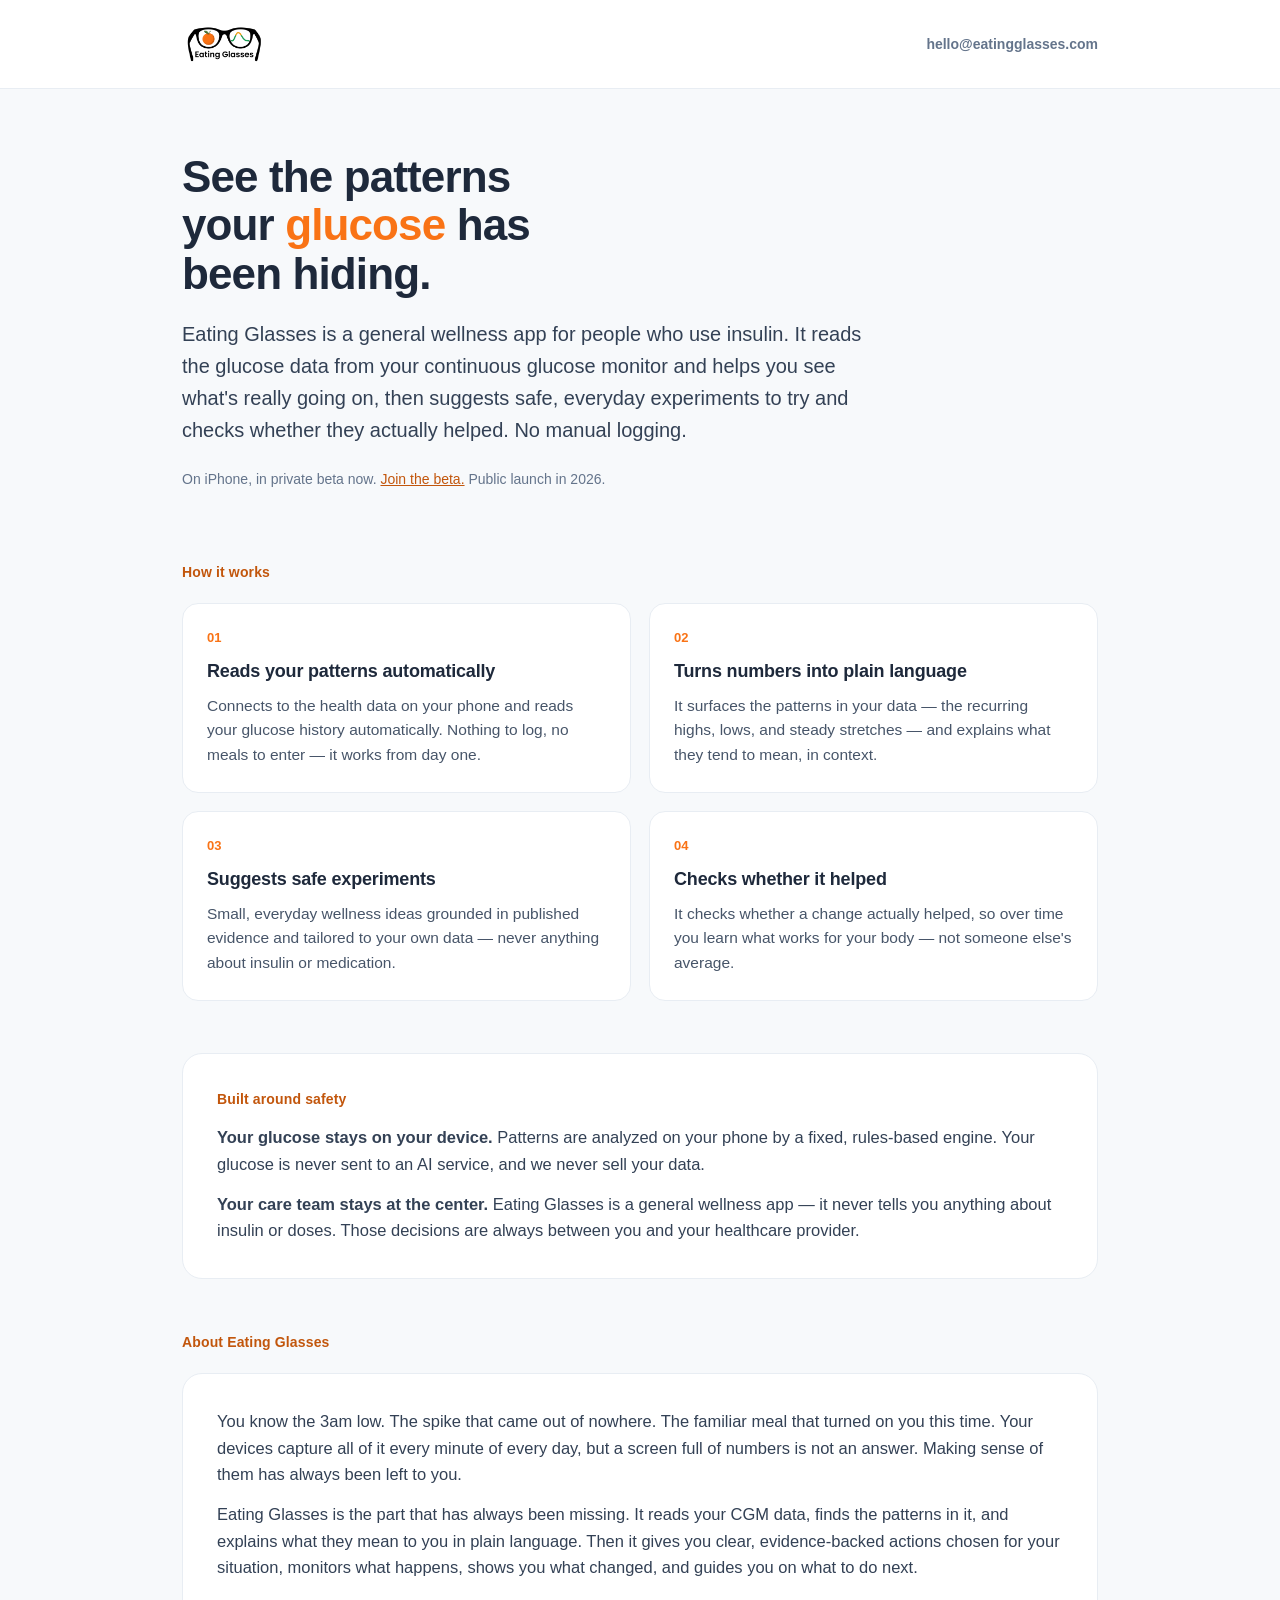
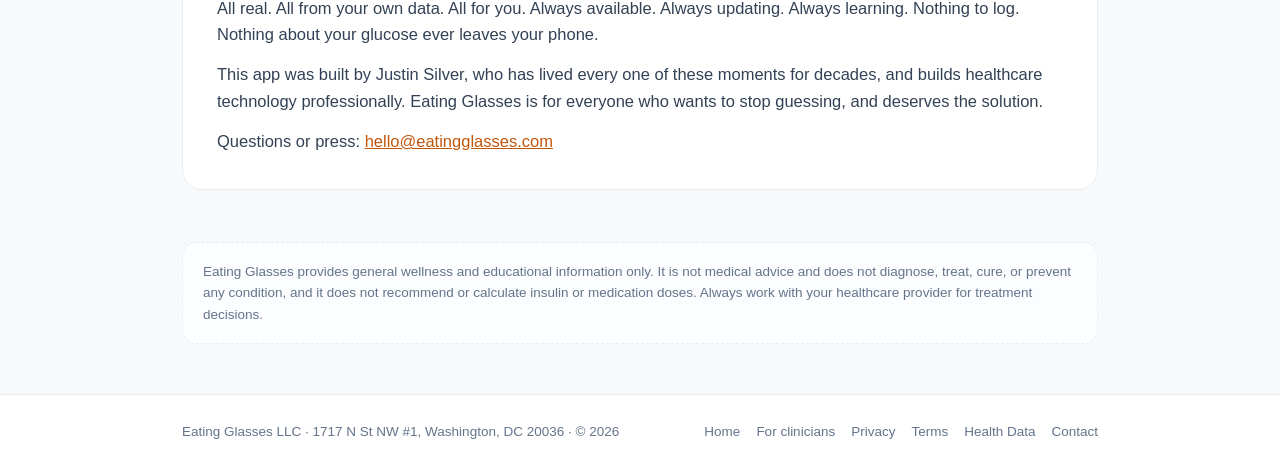
==== index.html @ e8c222fc "Sign-up page: person-first wording (people with diabetes) beta/index.html: 'diabetic app' to 'diabet" ====
<!DOCTYPE html>
<html lang="en">
<head>
<meta charset="utf-8" />
<meta name="viewport" content="width=device-width, initial-scale=1" />
<title>Eating Glasses — understand your glucose patterns</title>
<meta name="description" content="Eating Glasses is a general wellness app for people living with insulin-dependent diabetes who use a continuous glucose monitor. Understand your glucose patterns, with no manual logging. By Eating Glasses LLC, Washington, DC." />
<link rel="canonical" href="https://eatingglasses.com/" />
<meta property="og:title" content="Eating Glasses — understand your glucose patterns" />
<meta property="og:description" content="A general-wellness glucose-pattern coach for insulin-using people with type 1 diabetes. See the patterns in your own CGM data, with no logging. Analyzed on your device." />
<meta property="og:type" content="website" />
<meta property="og:url" content="https://eatingglasses.com/" />
<meta property="og:site_name" content="Eating Glasses" />
<meta property="og:image" content="https://eatingglasses.com/og-image.png" />
<meta property="og:image:width" content="1200" />
<meta property="og:image:height" content="630" />
<meta property="og:image:alt" content="Eating Glasses: see the patterns your glucose has been hiding" />
<meta name="twitter:card" content="summary_large_image" />
<meta name="twitter:title" content="Eating Glasses: see the patterns your glucose has been hiding" />
<meta name="twitter:description" content="A general-wellness glucose-pattern coach for insulin-using people with type 1 diabetes. Your glucose is analyzed on your device and never leaves it." />
<meta name="twitter:image" content="https://eatingglasses.com/og-image.png" />
<meta name="theme-color" content="#f97316" />
<script type="application/ld+json">
{
  "@context": "https://schema.org",
  "@type": "SoftwareApplication",
  "name": "Eating Glasses",
  "applicationCategory": "HealthApplication",
  "operatingSystem": "iOS",
  "description": "A general-wellness glucose-pattern coach for insulin-using people with type 1 diabetes. It reads CGM glucose from Apple Health on the device, finds patterns with no logging, matches them to published clinical evidence, suggests one small wellness-safe thing to try, and re-reads your own data to see whether it helped. Not a medical device: it does not diagnose, predict glucose, or advise on insulin or doses.",
  "publisher": { "@type": "Organization", "name": "Eating Glasses LLC", "url": "https://eatingglasses.com/" }
}
</script>
<style>
  :root{
    --primary:#f97316; --primary-ink:#c2560c;
    --bg:#f7f9fb; --ink:#1e293b; --muted:#64748b; --card:#ffffff;
    --border:#e8edf3; --soft:#fff7ed;
  }
  *{ box-sizing:border-box; }
  html,body{ margin:0; padding:0; }
  body{
    font-family:-apple-system,BlinkMacSystemFont,"Segoe UI",Roboto,Helvetica,Arial,sans-serif;
    background:var(--bg); color:var(--ink); line-height:1.6;
    -webkit-font-smoothing:antialiased; text-rendering:optimizeLegibility;
  }
  a{ color:var(--primary-ink); }
  .container{ width:100%; max-width:960px; margin:0 auto; padding:0 22px; }
  header.site{ border-bottom:1px solid var(--border); background:#fff; }
  header.site .container{ display:flex; align-items:center; justify-content:space-between; padding:16px 22px; }
  header.site img{ height:56px; width:auto; display:block; }
  header.site .contact{ font-size:14px; font-weight:600; color:var(--muted); text-decoration:none; }
  .hero{ padding:64px 0 44px; }
  .hero h1{ font-size:44px; line-height:1.1; letter-spacing:-.02em; margin:0 0 20px; max-width:15ch; }
  .hero h1 .accent{ color:var(--primary); }
  .hero p.lead{ font-size:20px; color:#334155; margin:0; max-width:62ch; }
  .hero p.avail{ font-size:14px; color:var(--muted); margin:22px 0 0; }
  section{ padding:26px 0; }
  h2.label{ font-size:14px; font-weight:700; letter-spacing:.01em; color:var(--primary-ink); margin:0 0 20px; }
  .grid{ display:grid; grid-template-columns:repeat(2,1fr); gap:18px; }
  .feat{ background:var(--card); border:1px solid var(--border); border-radius:16px; padding:24px; }
  .feat .step{ font-size:13px; font-weight:700; color:var(--primary); margin:0 0 8px; }
  .feat h3{ font-size:18px; margin:0 0 8px; letter-spacing:-.01em; }
  .feat p{ font-size:15.5px; color:#475569; margin:0; }
  .panel{ background:var(--card); border:1px solid var(--border); border-radius:20px; padding:34px; }
  .panel h2.label{ margin-bottom:14px; }
  .panel p{ font-size:16.5px; color:#334155; margin:0 0 14px; }
  .panel p:last-child{ margin-bottom:0; }
  .disclaimer{ font-size:13.5px; color:var(--muted); background:#fbfdff; border:1px dashed var(--border);
    border-radius:14px; padding:18px 20px; }
  footer.site{ border-top:1px solid var(--border); margin-top:24px; padding:26px 0; background:#fff; }
  footer.site .container{ display:flex; flex-wrap:wrap; gap:8px 18px; align-items:center; justify-content:space-between; }
  footer.site .who{ font-size:13.5px; color:var(--muted); }
  footer.site a{ font-size:13.5px; color:var(--muted); text-decoration:none; }
  @media (max-width:640px){
    .hero{ padding:44px 0 30px; } .hero h1{ font-size:34px; } .hero p.lead{ font-size:18px; }
    .grid{ grid-template-columns:1fr; } .panel{ padding:26px; }
    header.site .contact{ display:none; }
  }
</style>
  <link rel="icon" type="image/png" href="/favicon.png?v=4" />
  <link rel="apple-touch-icon" href="/favicon.png?v=4" />
</head>
<body>
  <header class="site">
    <div class="container">
      <img src="logo-light.png" alt="Eating Glasses" />
      <a class="contact" href="mailto:hello@eatingglasses.com">hello@eatingglasses.com</a>
    </div>
  </header>

  <main>
    <div class="container">

      <section class="hero">
        <h1>See the patterns your <span class="accent">glucose</span> has been hiding.</h1>
        <p class="lead">
          Eating Glasses is a general wellness app for people who use insulin. It reads the glucose
          data from your continuous glucose monitor and helps you see what's really going on, then
          suggests safe, everyday experiments to try and checks whether they actually helped. No
          manual logging.
        </p>
        <p class="avail">On iPhone, in private beta now. <a href="/beta/">Join the beta.</a> Public launch in 2026.</p>
      </section>

      <section>
        <h2 class="label">How it works</h2>
        <div class="grid">
          <div class="feat">
            <p class="step">01</p>
            <h3>Reads your patterns automatically</h3>
            <p>Connects to the health data on your phone and reads your glucose history automatically. Nothing to log, no meals to enter — it works from day one.</p>
          </div>
          <div class="feat">
            <p class="step">02</p>
            <h3>Turns numbers into plain language</h3>
            <p>It surfaces the patterns in your data — the recurring highs, lows, and steady stretches — and explains what they tend to mean, in context.</p>
          </div>
          <div class="feat">
            <p class="step">03</p>
            <h3>Suggests safe experiments</h3>
            <p>Small, everyday wellness ideas grounded in published evidence and tailored to your own data — never anything about insulin or medication.</p>
          </div>
          <div class="feat">
            <p class="step">04</p>
            <h3>Checks whether it helped</h3>
            <p>It checks whether a change actually helped, so over time you learn what works for your body — not someone else's average.</p>
          </div>
        </div>
      </section>

      <section>
        <div class="panel">
          <h2 class="label">Built around safety</h2>
          <p><strong>Your glucose stays on your device.</strong> Patterns are analyzed on your phone by a fixed, rules-based engine. Your glucose is never sent to an AI service, and we never sell your data.</p>
          <p><strong>Your care team stays at the center.</strong> Eating Glasses is a general wellness app — it never tells you anything about insulin or doses. Those decisions are always between you and your healthcare provider.</p>
        </div>
      </section>

      <section>
        <h2 class="label">About Eating Glasses</h2>
        <div class="panel">
          <p>
            You know the 3am low. The spike that came out of nowhere. The familiar meal that turned
            on you this time. Your devices capture all of it every minute of every day, but a screen
            full of numbers is not an answer. Making sense of them has always been left to you.
          </p>
          <p>
            Eating Glasses is the part that has always been missing. It reads your CGM data, finds the
            patterns in it, and explains what they mean to you in plain language. Then it gives you
            clear, evidence-backed actions chosen for your situation, monitors what happens, shows you
            what changed, and guides you on what to do next.
          </p>
          <p>
            All real. All from your own data. All for you. Always available. Always updating. Always
            learning. Nothing to log. Nothing about your glucose ever leaves your phone.
          </p>
          <p>
            This app was built by Justin Silver, who has lived every one of these moments for decades,
            and builds healthcare technology professionally. Eating Glasses is for everyone who wants
            to stop guessing, and deserves the solution.
          </p>
          <p>Questions or press: <a href="mailto:hello@eatingglasses.com">hello@eatingglasses.com</a></p>
        </div>
      </section>

      <section>
        <div class="disclaimer">
          Eating Glasses provides general wellness and educational information only. It is not
          medical advice and does not diagnose, treat, cure, or prevent any condition, and it does
          not recommend or calculate insulin or medication doses. Always work with your healthcare
          provider for treatment decisions.
        </div>
      </section>

    </div>
  </main>

  <footer class="site"><div class="container"><span class="who">Eating Glasses LLC · 1717 N St NW #1, Washington, DC 20036 · © 2026</span><nav style="display:flex;gap:16px;flex-wrap:wrap;align-items:center;"><a href="/">Home</a><a href="/clinicians.html">For clinicians</a><a href="/privacy.html">Privacy</a><a href="/terms.html">Terms</a><a href="/chd.html">Health Data</a><a href="mailto:hello@eatingglasses.com">Contact</a></nav></div></footer>
</body>
</html>
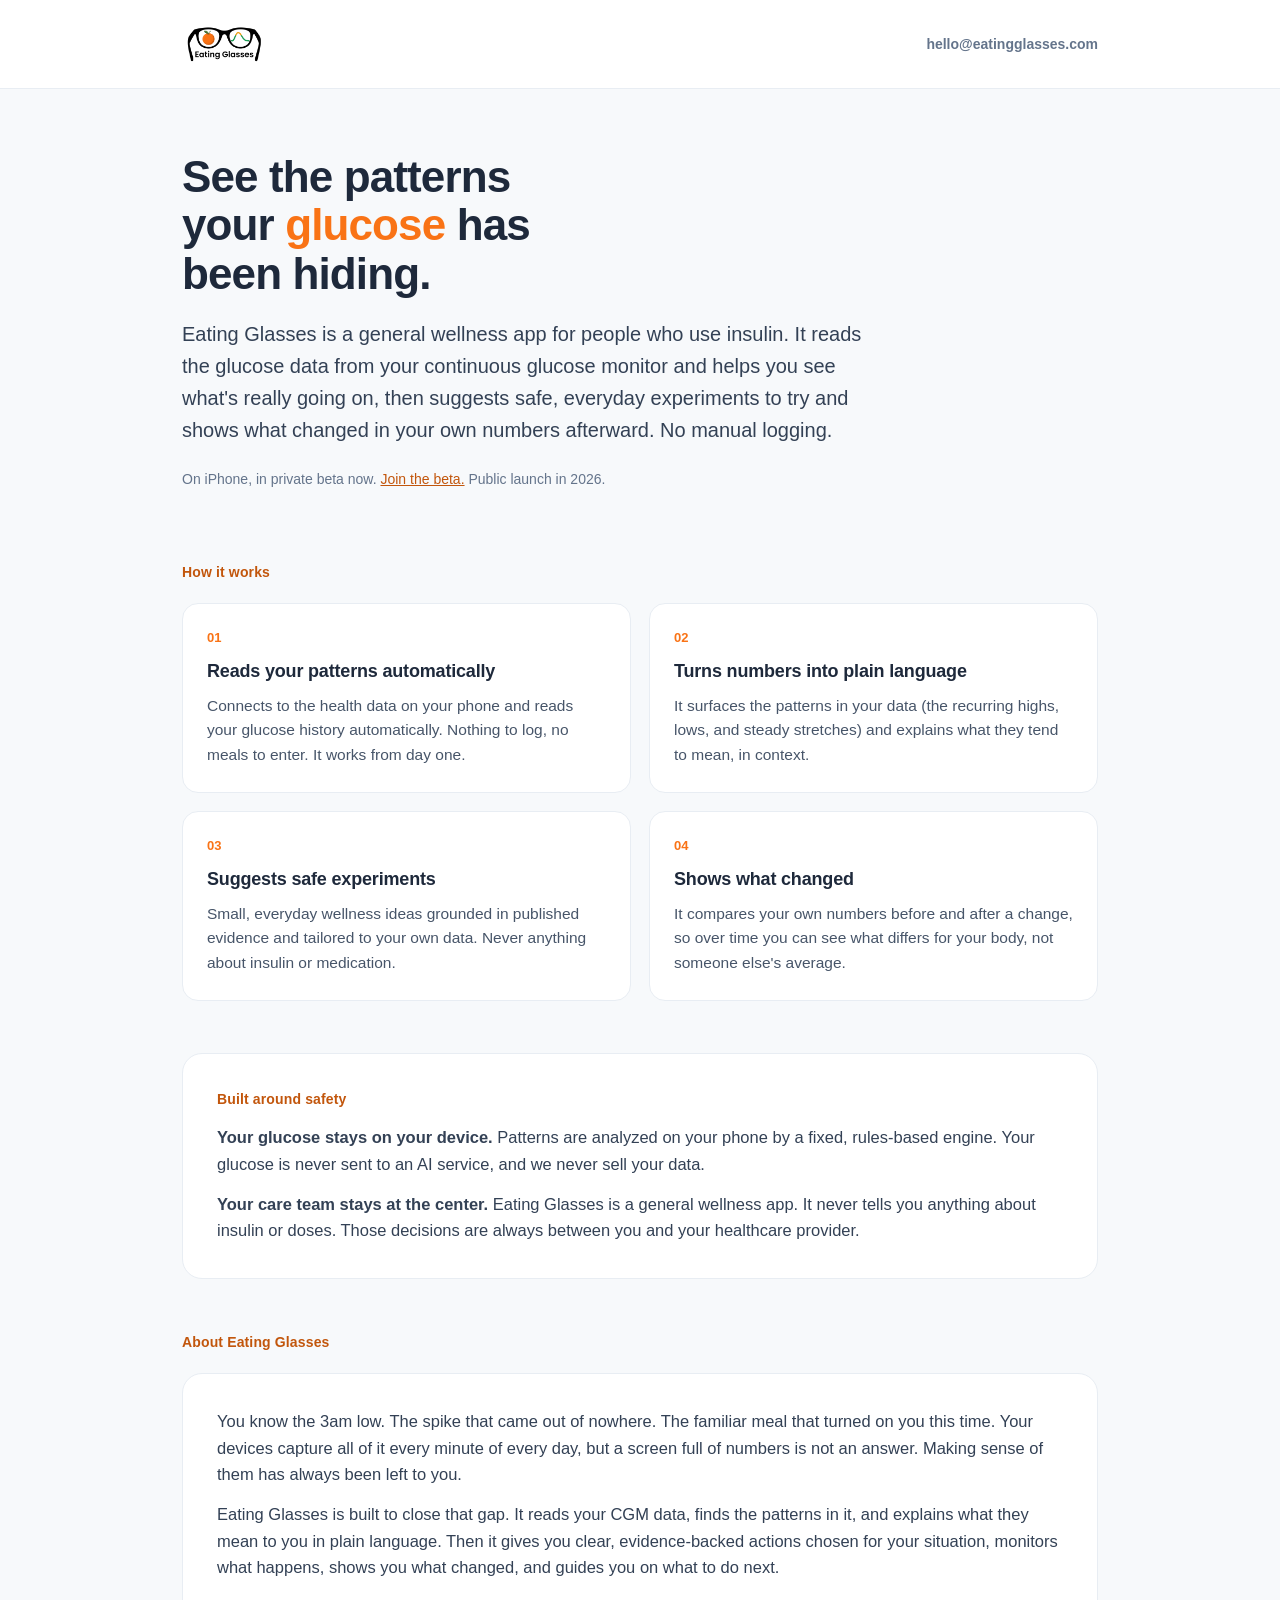
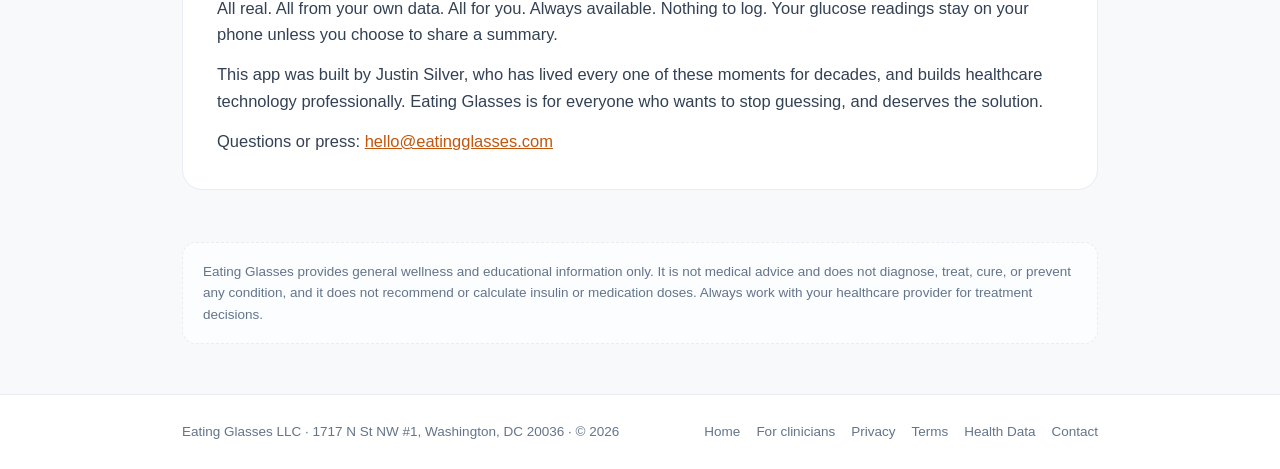
==== commit 0c32b00c: "Review fixes: tight-range footnote, PDF-only footer claim, same-definitions wording, status line, fo" ====
--- a/index.html
+++ b/index.html
@@ -3,11 +3,11 @@
 <head>
 <meta charset="utf-8" />
 <meta name="viewport" content="width=device-width, initial-scale=1" />
-<title>Eating Glasses — understand your glucose patterns</title>
+<title>Eating Glasses: understand your glucose patterns</title>
 <meta name="description" content="Eating Glasses is a general wellness app for people living with insulin-dependent diabetes who use a continuous glucose monitor. Understand your glucose patterns, with no manual logging. By Eating Glasses LLC, Washington, DC." />
 <link rel="canonical" href="https://eatingglasses.com/" />
-<meta property="og:title" content="Eating Glasses — understand your glucose patterns" />
-<meta property="og:description" content="A general-wellness glucose-pattern coach for insulin-using people with type 1 diabetes. See the patterns in your own CGM data, with no logging. Analyzed on your device." />
+<meta property="og:title" content="Eating Glasses: understand your glucose patterns" />
+<meta property="og:description" content="A general-wellness glucose-pattern coach for insulin-using Type 1 diabetics. See the patterns in your own CGM data, with no logging. Analyzed on your device." />
 <meta property="og:type" content="website" />
 <meta property="og:url" content="https://eatingglasses.com/" />
 <meta property="og:site_name" content="Eating Glasses" />
@@ -17,7 +17,7 @@
 <meta property="og:image:alt" content="Eating Glasses: see the patterns your glucose has been hiding" />
 <meta name="twitter:card" content="summary_large_image" />
 <meta name="twitter:title" content="Eating Glasses: see the patterns your glucose has been hiding" />
-<meta name="twitter:description" content="A general-wellness glucose-pattern coach for insulin-using people with type 1 diabetes. Your glucose is analyzed on your device and never leaves it." />
+<meta name="twitter:description" content="A general-wellness glucose-pattern coach for insulin-using Type 1 diabetics. Your glucose is analyzed on your device and never leaves it." />
 <meta name="twitter:image" content="https://eatingglasses.com/og-image.png" />
 <meta name="theme-color" content="#f97316" />
 <script type="application/ld+json">
@@ -27,7 +27,7 @@
   "name": "Eating Glasses",
   "applicationCategory": "HealthApplication",
   "operatingSystem": "iOS",
-  "description": "A general-wellness glucose-pattern coach for insulin-using people with type 1 diabetes. It reads CGM glucose from Apple Health on the device, finds patterns with no logging, matches them to published clinical evidence, suggests one small wellness-safe thing to try, and re-reads your own data to see whether it helped. Not a medical device: it does not diagnose, predict glucose, or advise on insulin or doses.",
+  "description": "A general-wellness glucose-pattern coach for insulin-using Type 1 diabetics. It reads CGM glucose from Apple Health, or from a LibreView or CareLink file, on the device, finds patterns with no logging, matches them to published clinical evidence, suggests one small wellness-safe thing to try, and re-reads your own data to see what changed in your own numbers. Not a medical device: it does not diagnose, predict glucose, or advise on insulin or doses.",
   "publisher": { "@type": "Organization", "name": "Eating Glasses LLC", "url": "https://eatingglasses.com/" }
 }
 </script>
@@ -97,8 +97,8 @@
         <p class="lead">
           Eating Glasses is a general wellness app for people who use insulin. It reads the glucose
           data from your continuous glucose monitor and helps you see what's really going on, then
-          suggests safe, everyday experiments to try and checks whether they actually helped. No
-          manual logging.
+          suggests safe, everyday experiments to try and shows what changed in your own numbers
+          afterward. No manual logging.
         </p>
         <p class="avail">On iPhone, in private beta now. <a href="/beta/">Join the beta.</a> Public launch in 2026.</p>
       </section>
@@ -109,22 +109,22 @@
           <div class="feat">
             <p class="step">01</p>
             <h3>Reads your patterns automatically</h3>
-            <p>Connects to the health data on your phone and reads your glucose history automatically. Nothing to log, no meals to enter — it works from day one.</p>
+            <p>Connects to the health data on your phone and reads your glucose history automatically. Nothing to log, no meals to enter. It works from day one.</p>
           </div>
           <div class="feat">
             <p class="step">02</p>
             <h3>Turns numbers into plain language</h3>
-            <p>It surfaces the patterns in your data — the recurring highs, lows, and steady stretches — and explains what they tend to mean, in context.</p>
+            <p>It surfaces the patterns in your data (the recurring highs, lows, and steady stretches) and explains what they tend to mean, in context.</p>
           </div>
           <div class="feat">
             <p class="step">03</p>
             <h3>Suggests safe experiments</h3>
-            <p>Small, everyday wellness ideas grounded in published evidence and tailored to your own data — never anything about insulin or medication.</p>
+            <p>Small, everyday wellness ideas grounded in published evidence and tailored to your own data. Never anything about insulin or medication.</p>
           </div>
           <div class="feat">
             <p class="step">04</p>
-            <h3>Checks whether it helped</h3>
-            <p>It checks whether a change actually helped, so over time you learn what works for your body — not someone else's average.</p>
+            <h3>Shows what changed</h3>
+            <p>It compares your own numbers before and after a change, so over time you can see what differs for your body, not someone else's average.</p>
           </div>
         </div>
       </section>
@@ -133,7 +133,7 @@
         <div class="panel">
           <h2 class="label">Built around safety</h2>
           <p><strong>Your glucose stays on your device.</strong> Patterns are analyzed on your phone by a fixed, rules-based engine. Your glucose is never sent to an AI service, and we never sell your data.</p>
-          <p><strong>Your care team stays at the center.</strong> Eating Glasses is a general wellness app — it never tells you anything about insulin or doses. Those decisions are always between you and your healthcare provider.</p>
+          <p><strong>Your care team stays at the center.</strong> Eating Glasses is a general wellness app. It never tells you anything about insulin or doses. Those decisions are always between you and your healthcare provider.</p>
         </div>
       </section>
 
@@ -146,14 +146,14 @@
             full of numbers is not an answer. Making sense of them has always been left to you.
           </p>
           <p>
-            Eating Glasses is the part that has always been missing. It reads your CGM data, finds the
+            Eating Glasses is built to close that gap. It reads your CGM data, finds the
             patterns in it, and explains what they mean to you in plain language. Then it gives you
             clear, evidence-backed actions chosen for your situation, monitors what happens, shows you
             what changed, and guides you on what to do next.
           </p>
           <p>
-            All real. All from your own data. All for you. Always available. Always updating. Always
-            learning. Nothing to log. Nothing about your glucose ever leaves your phone.
+            All real. All from your own data. All for you. Always available.
+            Nothing to log. Your glucose readings stay on your phone unless you choose to share a summary.
           </p>
           <p>
             This app was built by Justin Silver, who has lived every one of these moments for decades,
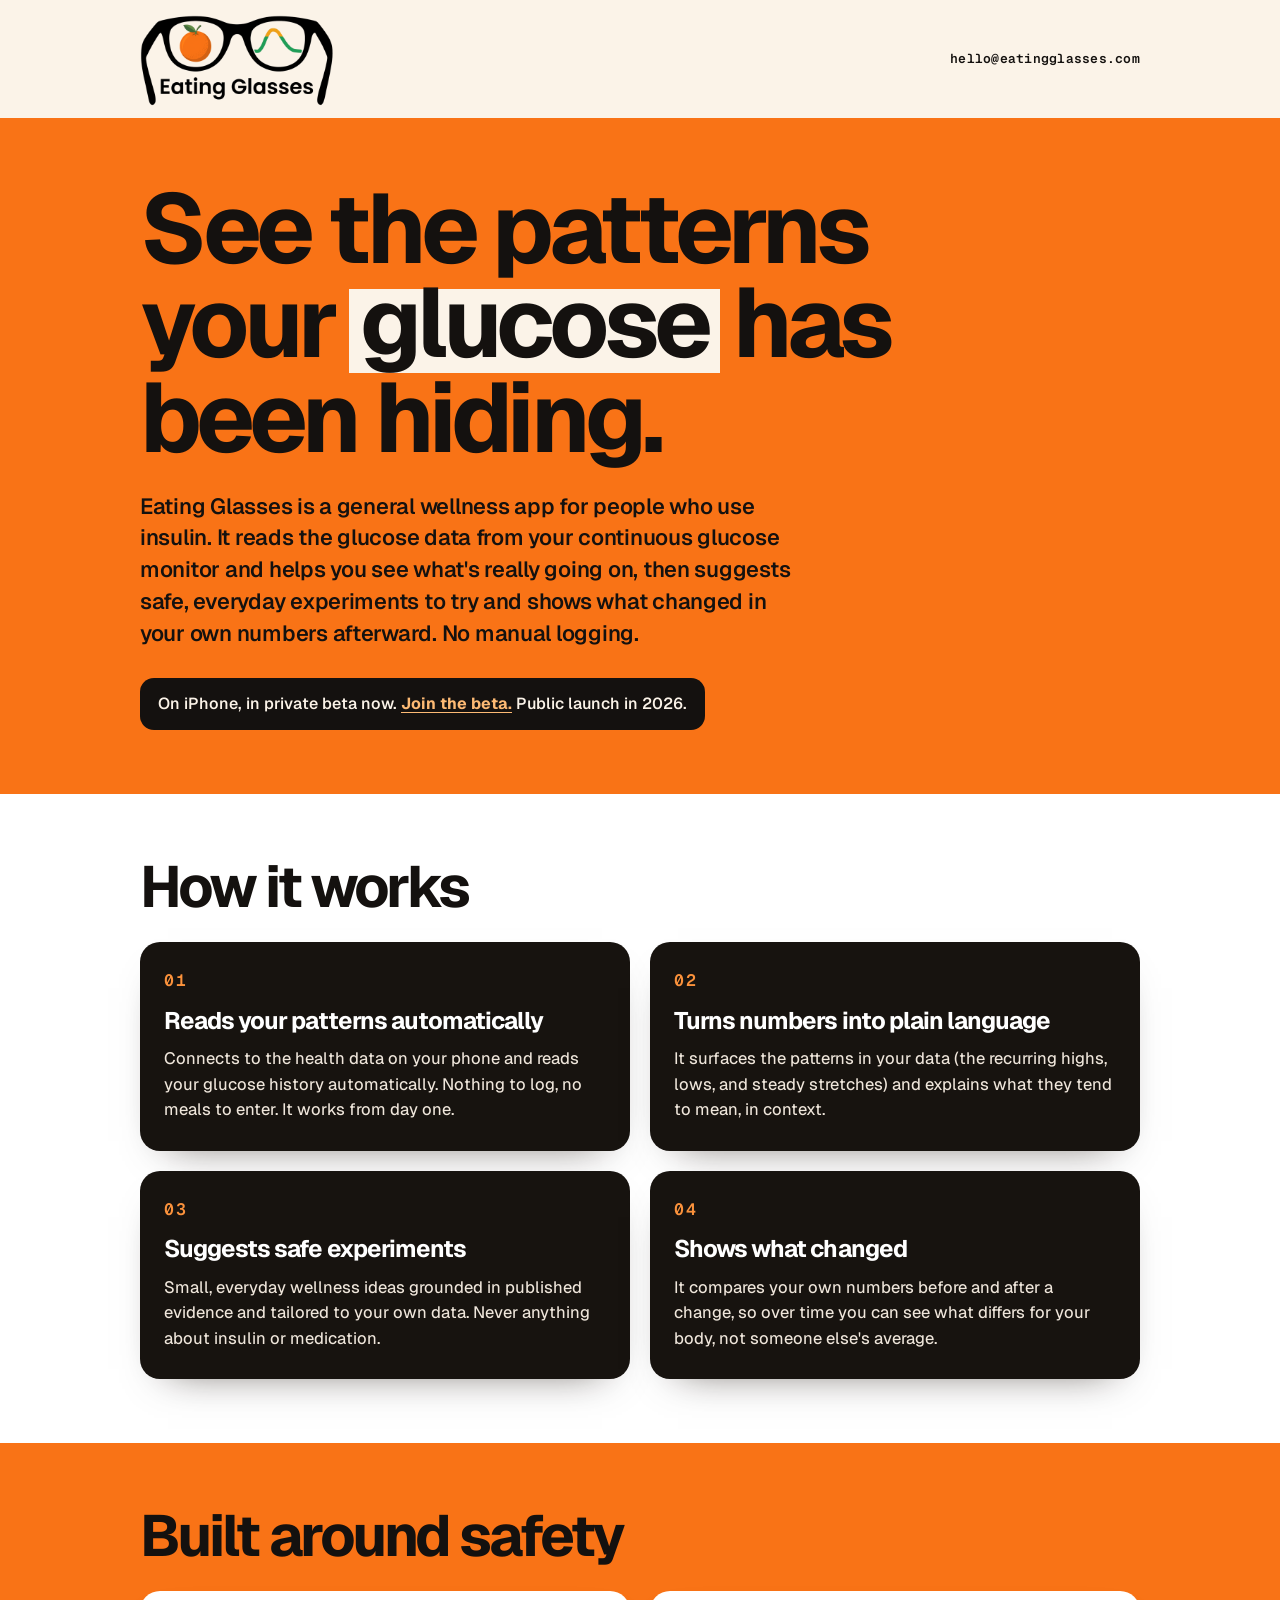
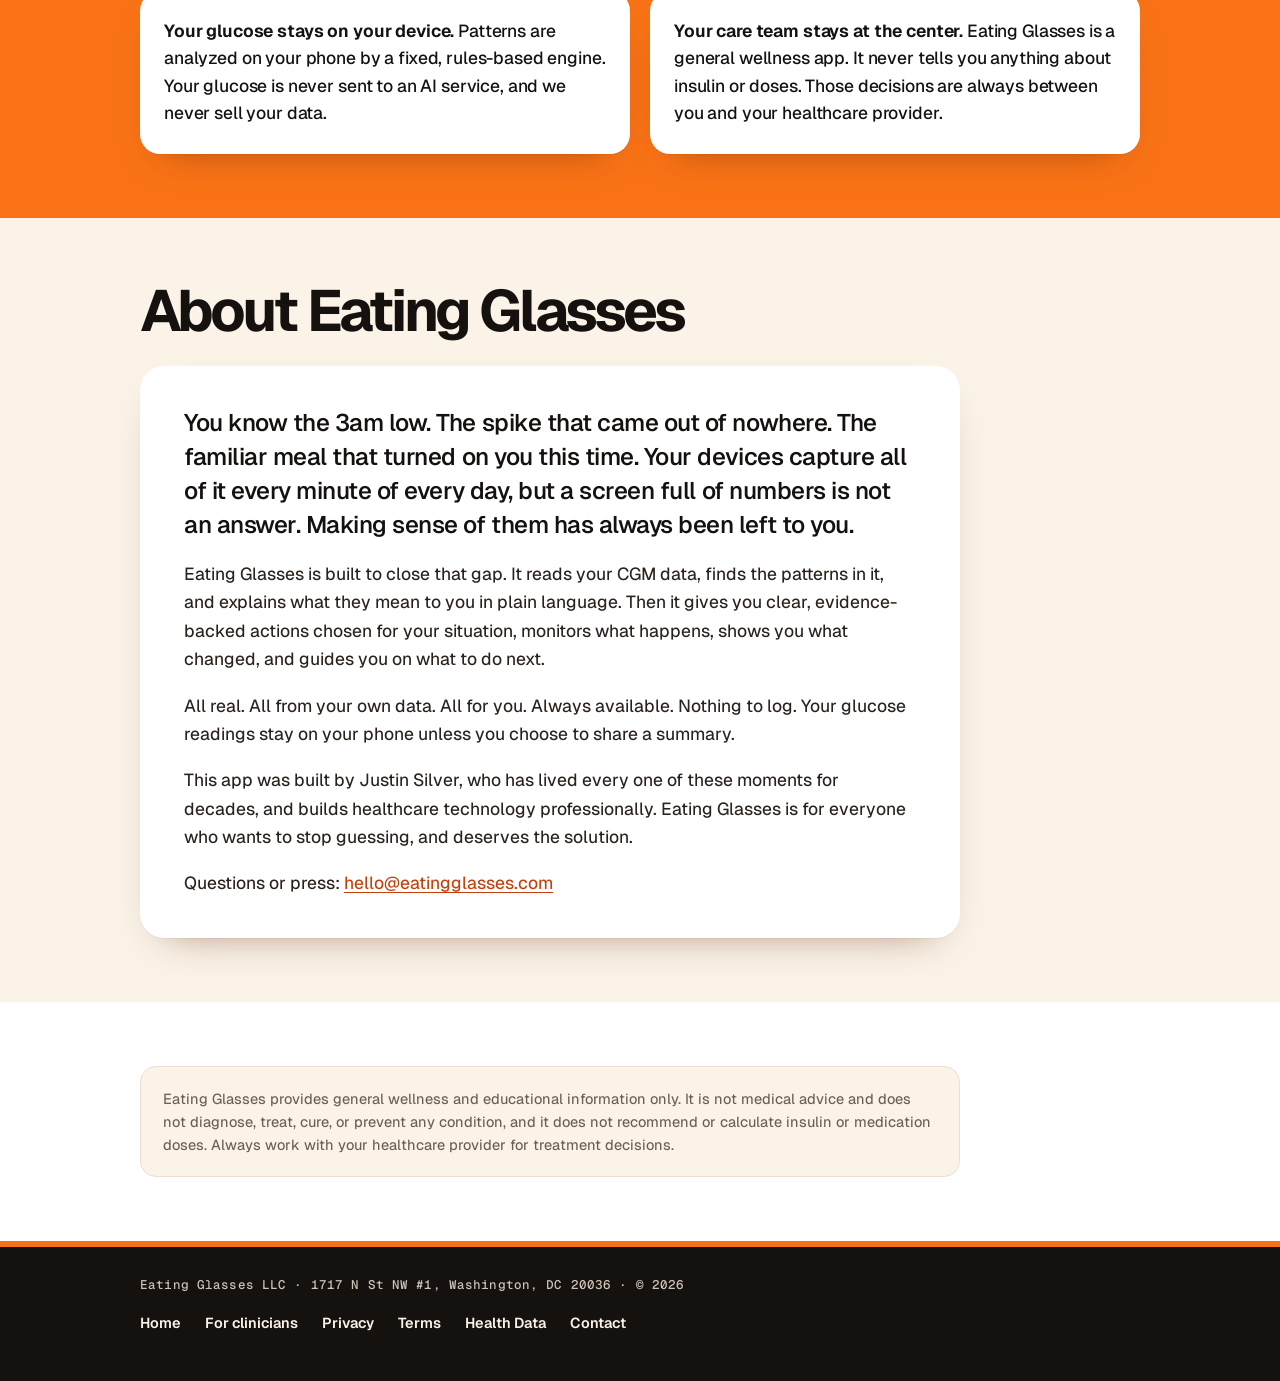
==== commit 9dd82d08: "Restyle the site in the summit "Patterns, named" system: /beta first, then home, clinicians, setup, " ====
--- a/index.html
+++ b/index.html
@@ -7,7 +7,7 @@
 <meta name="description" content="Eating Glasses is a general wellness app for people living with insulin-dependent diabetes who use a continuous glucose monitor. Understand your glucose patterns, with no manual logging. By Eating Glasses LLC, Washington, DC." />
 <link rel="canonical" href="https://eatingglasses.com/" />
 <meta property="og:title" content="Eating Glasses: understand your glucose patterns" />
-<meta property="og:description" content="A general-wellness glucose-pattern coach for insulin-using Type 1 diabetics. See the patterns in your own CGM data, with no logging. Analyzed on your device." />
+<meta property="og:description" content="A general-wellness glucose-pattern coach for insulin-using people with type 1 diabetes. See the patterns in your own CGM data, with no logging. Analyzed on your device." />
 <meta property="og:type" content="website" />
 <meta property="og:url" content="https://eatingglasses.com/" />
 <meta property="og:site_name" content="Eating Glasses" />
@@ -17,7 +17,7 @@
 <meta property="og:image:alt" content="Eating Glasses: see the patterns your glucose has been hiding" />
 <meta name="twitter:card" content="summary_large_image" />
 <meta name="twitter:title" content="Eating Glasses: see the patterns your glucose has been hiding" />
-<meta name="twitter:description" content="A general-wellness glucose-pattern coach for insulin-using Type 1 diabetics. Your glucose is analyzed on your device and never leaves it." />
+<meta name="twitter:description" content="A general-wellness glucose-pattern coach for insulin-using people with type 1 diabetes. Your glucose is analyzed on your device and never leaves it." />
 <meta name="twitter:image" content="https://eatingglasses.com/og-image.png" />
 <meta name="theme-color" content="#f97316" />
 <script type="application/ld+json">
@@ -27,73 +27,69 @@
   "name": "Eating Glasses",
   "applicationCategory": "HealthApplication",
   "operatingSystem": "iOS",
-  "description": "A general-wellness glucose-pattern coach for insulin-using Type 1 diabetics. It reads CGM glucose from Apple Health, or from a LibreView or CareLink file, on the device, finds patterns with no logging, matches them to published clinical evidence, suggests one small wellness-safe thing to try, and re-reads your own data to see what changed in your own numbers. Not a medical device: it does not diagnose, predict glucose, or advise on insulin or doses.",
+  "description": "A general-wellness glucose-pattern coach for insulin-using people with type 1 diabetes. It reads CGM glucose from Apple Health, or from a LibreView or CareLink file, on the device, finds patterns with no logging, matches them to published clinical evidence, suggests one small wellness-safe thing to try, and re-reads your own data to see what changed in your own numbers. Not a medical device: it does not diagnose, predict glucose, or advise on insulin or doses.",
   "publisher": { "@type": "Organization", "name": "Eating Glasses LLC", "url": "https://eatingglasses.com/" }
 }
 </script>
+<link rel="preconnect" href="https://fonts.googleapis.com" />
+<link rel="preconnect" href="https://fonts.gstatic.com" crossorigin />
+<link rel="stylesheet" href="https://fonts.googleapis.com/css2?family=Geist:wght@400..800&family=Geist+Mono:wght@500..600&display=swap" />
+<link rel="stylesheet" href="/site.css?v=1" />
 <style>
-  :root{
-    --primary:#f97316; --primary-ink:#c2560c;
-    --bg:#f7f9fb; --ink:#1e293b; --muted:#64748b; --card:#ffffff;
-    --border:#e8edf3; --soft:#fff7ed;
-  }
-  *{ box-sizing:border-box; }
-  html,body{ margin:0; padding:0; }
-  body{
-    font-family:-apple-system,BlinkMacSystemFont,"Segoe UI",Roboto,Helvetica,Arial,sans-serif;
-    background:var(--bg); color:var(--ink); line-height:1.6;
-    -webkit-font-smoothing:antialiased; text-rendering:optimizeLegibility;
-  }
-  a{ color:var(--primary-ink); }
-  .container{ width:100%; max-width:960px; margin:0 auto; padding:0 22px; }
-  header.site{ border-bottom:1px solid var(--border); background:#fff; }
-  header.site .container{ display:flex; align-items:center; justify-content:space-between; padding:16px 22px; }
-  header.site img{ height:56px; width:auto; display:block; }
-  header.site .contact{ font-size:14px; font-weight:600; color:var(--muted); text-decoration:none; }
-  .hero{ padding:64px 0 44px; }
-  .hero h1{ font-size:44px; line-height:1.1; letter-spacing:-.02em; margin:0 0 20px; max-width:15ch; }
-  .hero h1 .accent{ color:var(--primary); }
-  .hero p.lead{ font-size:20px; color:#334155; margin:0; max-width:62ch; }
-  .hero p.avail{ font-size:14px; color:var(--muted); margin:22px 0 0; }
-  section{ padding:26px 0; }
-  h2.label{ font-size:14px; font-weight:700; letter-spacing:.01em; color:var(--primary-ink); margin:0 0 20px; }
-  .grid{ display:grid; grid-template-columns:repeat(2,1fr); gap:18px; }
-  .feat{ background:var(--card); border:1px solid var(--border); border-radius:16px; padding:24px; }
-  .feat .step{ font-size:13px; font-weight:700; color:var(--primary); margin:0 0 8px; }
-  .feat h3{ font-size:18px; margin:0 0 8px; letter-spacing:-.01em; }
-  .feat p{ font-size:15.5px; color:#475569; margin:0; }
-  .panel{ background:var(--card); border:1px solid var(--border); border-radius:20px; padding:34px; }
-  .panel h2.label{ margin-bottom:14px; }
-  .panel p{ font-size:16.5px; color:#334155; margin:0 0 14px; }
+/* home: orange hero band, ink step cards, orange safety band with white cards, cream about band */
+  .hero{ padding:40px 0 56px; }
+  .hero h1{ font-size:clamp(46px,13.4vw,98px); max-width:12.5ch; margin:0; }
+  /* a cream marker behind the one word; the band starts below the descenders of the line above */
+  .hero h1 .accent{ background:linear-gradient(transparent 24%,var(--cream) 24%,var(--cream) 90%,transparent 90%); color:var(--ink); padding:0 .12em; margin:0 -.04em; -webkit-box-decoration-break:clone; box-decoration-break:clone; }
+  .hero p.lead{ font-size:clamp(18px,2.1vw,22px); line-height:1.45; font-weight:560; color:var(--ink); letter-spacing:-.012em; max-width:44ch; margin:26px 0 0; }
+  .hero p.avail{ display:inline-block; margin:28px 0 0; background:var(--ink); color:var(--cream); border-radius:14px; padding:14px 18px; font-size:16px; font-weight:550; line-height:1.5; }
+  .hero p.avail a{ color:#fdba74; font-weight:700; }
+  .hero p.avail a:hover{ color:#fff; }
+  .hero p.avail a:focus-visible{ outline-color:var(--glow); }
+
+  h2.label{ font-size:clamp(34px,8.6vw,58px); letter-spacing:-.05em; line-height:1; margin:0 0 26px; }
+  .band-or h2.label{ color:var(--ink); }
+
+  .grid{ display:grid; grid-template-columns:1fr; gap:16px; }
+  .feat{ padding:26px 24px 28px; }
+  .feat .step{ margin:0 0 14px; }
+  .feat h3{ font-size:24px; letter-spacing:-.04em; line-height:1.1; margin:0 0 12px; }
+  .feat p{ font-size:16.5px; line-height:1.55; color:var(--soft-ink); }
+
+  .two{ display:grid; gap:16px; }
+  .two .card{ padding:26px 24px 28px; }
+  .two .card p{ font-size:17.5px; line-height:1.55; color:var(--ink); font-weight:480; letter-spacing:-.008em; }
+
+  .panel{ background:#fff; border-radius:24px; box-shadow:var(--shadow); padding:28px 22px; max-width:820px; }
+  .panel p{ font-size:17.5px; line-height:1.62; color:var(--body); margin:0 0 18px; }
+  .panel p:first-child{ font-size:clamp(20px,2.4vw,24px); line-height:1.42; font-weight:540; letter-spacing:-.02em; color:var(--ink); }
   .panel p:last-child{ margin-bottom:0; }
-  .disclaimer{ font-size:13.5px; color:var(--muted); background:#fbfdff; border:1px dashed var(--border);
-    border-radius:14px; padding:18px 20px; }
-  footer.site{ border-top:1px solid var(--border); margin-top:24px; padding:26px 0; background:#fff; }
-  footer.site .container{ display:flex; flex-wrap:wrap; gap:8px 18px; align-items:center; justify-content:space-between; }
-  footer.site .who{ font-size:13.5px; color:var(--muted); }
-  footer.site a{ font-size:13.5px; color:var(--muted); text-decoration:none; }
-  @media (max-width:640px){
-    .hero{ padding:44px 0 30px; } .hero h1{ font-size:34px; } .hero p.lead{ font-size:18px; }
-    .grid{ grid-template-columns:1fr; } .panel{ padding:26px; }
-    header.site .contact{ display:none; }
+  .disclaimer{ font-size:14.5px; line-height:1.6; color:var(--muted); background:var(--cream); border:1px solid var(--line); border-radius:16px; padding:20px 22px; max-width:820px; }
+  .tail{ padding:0 0 48px; }
+
+  @media (min-width:700px){
+    .grid{ grid-template-columns:repeat(2,1fr); gap:20px; }
+    .two{ grid-template-columns:repeat(2,1fr); gap:20px; }
+    .panel{ padding:40px 44px; }
+    .hero{ padding:64px 0 76px; }
+    .band{ padding:64px 0; }
   }
 </style>
   <link rel="icon" type="image/png" href="/favicon.png?v=4" />
   <link rel="apple-touch-icon" href="/favicon.png?v=4" />
 </head>
 <body>
-  <header class="site">
-    <div class="container">
-      <img src="logo-light.png" alt="Eating Glasses" />
+  <header class="eg-head">
+    <div class="wrap">
+      <div class="home"><img src="logo-light.png" alt="Eating Glasses" width="1248" height="832" /></div>
       <a class="contact" href="mailto:hello@eatingglasses.com">hello@eatingglasses.com</a>
     </div>
   </header>
 
   <main>
-    <div class="container">
-
-      <section class="hero">
-        <h1>See the patterns your <span class="accent">glucose</span> has been hiding.</h1>
+    <section class="band band-or on-or hero">
+      <div class="wrap">
+        <h1 class="display">See the patterns your <span class="accent">glucose</span> has been hiding.</h1>
         <p class="lead">
           Eating Glasses is a general wellness app for people who use insulin. It reads the glucose
           data from your continuous glucose monitor and helps you see what's really going on, then
@@ -101,43 +97,49 @@
           afterward. No manual logging.
         </p>
         <p class="avail">On iPhone, in private beta now. <a href="/beta/">Join the beta.</a> Public launch in 2026.</p>
-      </section>
+      </div>
+    </section>
 
-      <section>
+    <section class="band band-wh">
+      <div class="wrap">
         <h2 class="label">How it works</h2>
         <div class="grid">
-          <div class="feat">
-            <p class="step">01</p>
+          <div class="card card-ink feat">
+            <p class="step k">01</p>
             <h3>Reads your patterns automatically</h3>
             <p>Connects to the health data on your phone and reads your glucose history automatically. Nothing to log, no meals to enter. It works from day one.</p>
           </div>
-          <div class="feat">
-            <p class="step">02</p>
+          <div class="card card-ink feat">
+            <p class="step k">02</p>
             <h3>Turns numbers into plain language</h3>
             <p>It surfaces the patterns in your data (the recurring highs, lows, and steady stretches) and explains what they tend to mean, in context.</p>
           </div>
-          <div class="feat">
-            <p class="step">03</p>
+          <div class="card card-ink feat">
+            <p class="step k">03</p>
             <h3>Suggests safe experiments</h3>
             <p>Small, everyday wellness ideas grounded in published evidence and tailored to your own data. Never anything about insulin or medication.</p>
           </div>
-          <div class="feat">
-            <p class="step">04</p>
+          <div class="card card-ink feat">
+            <p class="step k">04</p>
             <h3>Shows what changed</h3>
             <p>It compares your own numbers before and after a change, so over time you can see what differs for your body, not someone else's average.</p>
           </div>
         </div>
-      </section>
+      </div>
+    </section>
 
-      <section>
-        <div class="panel">
-          <h2 class="label">Built around safety</h2>
-          <p><strong>Your glucose stays on your device.</strong> Patterns are analyzed on your phone by a fixed, rules-based engine. Your glucose is never sent to an AI service, and we never sell your data.</p>
-          <p><strong>Your care team stays at the center.</strong> Eating Glasses is a general wellness app. It never tells you anything about insulin or doses. Those decisions are always between you and your healthcare provider.</p>
+    <section class="band band-or on-or">
+      <div class="wrap">
+        <h2 class="label">Built around safety</h2>
+        <div class="two">
+          <div class="card"><p><strong>Your glucose stays on your device.</strong> Patterns are analyzed on your phone by a fixed, rules-based engine. Your glucose is never sent to an AI service, and we never sell your data.</p></div>
+          <div class="card"><p><strong>Your care team stays at the center.</strong> Eating Glasses is a general wellness app. It never tells you anything about insulin or doses. Those decisions are always between you and your healthcare provider.</p></div>
         </div>
-      </section>
+      </div>
+    </section>
 
-      <section>
+    <section class="band band-cr">
+      <div class="wrap">
         <h2 class="label">About Eating Glasses</h2>
         <div class="panel">
           <p>
@@ -162,20 +164,26 @@
           </p>
           <p>Questions or press: <a href="mailto:hello@eatingglasses.com">hello@eatingglasses.com</a></p>
         </div>
-      </section>
+      </div>
+    </section>
 
-      <section>
+    <section class="band band-wh tail">
+      <div class="wrap">
         <div class="disclaimer">
           Eating Glasses provides general wellness and educational information only. It is not
           medical advice and does not diagnose, treat, cure, or prevent any condition, and it does
           not recommend or calculate insulin or medication doses. Always work with your healthcare
           provider for treatment decisions.
         </div>
-      </section>
-
-    </div>
+      </div>
+    </section>
   </main>
 
-  <footer class="site"><div class="container"><span class="who">Eating Glasses LLC · 1717 N St NW #1, Washington, DC 20036 · © 2026</span><nav style="display:flex;gap:16px;flex-wrap:wrap;align-items:center;"><a href="/">Home</a><a href="/clinicians.html">For clinicians</a><a href="/privacy.html">Privacy</a><a href="/terms.html">Terms</a><a href="/chd.html">Health Data</a><a href="mailto:hello@eatingglasses.com">Contact</a></nav></div></footer>
+  <footer class="eg-foot">
+    <div class="wrap">
+      <span class="who">Eating Glasses LLC · 1717 N St NW #1, Washington, DC 20036 · © 2026</span>
+      <nav><a href="/">Home</a><a href="/clinicians.html">For clinicians</a><a href="/privacy.html">Privacy</a><a href="/terms.html">Terms</a><a href="/chd.html">Health Data</a><a href="mailto:hello@eatingglasses.com">Contact</a></nav>
+    </div>
+  </footer>
 </body>
 </html>
--- a/site.css
+++ b/site.css
@@ -0,0 +1,101 @@
+/* Eating Glasses site: the "Patterns, named" system (same as the summit print set).
+   Orange field, cream band for the logo, white and ink cards, Geist + Geist Mono.
+   The logo only ever sits on cream or white: its lenses are transparent, so on orange the fruit vanishes. */
+:root{
+  --orange:#f97316; --cream:#fbf3e8; --ink:#14110f; --inkc:#17130f; --oink:#c2410c;
+  --muted:#6b5f55; --body:#2a221c; --line:#eadfd2; --edge:#8c7d70; --sand:#fff1e6; --glow:#fb923c; --soft-ink:#efe6db;
+  --sans:"Geist",ui-sans-serif,system-ui,-apple-system,"Segoe UI",Roboto,"Helvetica Neue",Arial,sans-serif;
+  --mono:"Geist Mono",ui-monospace,SFMono-Regular,Menlo,Consolas,monospace;
+  --shadow:0 18px 40px -26px rgba(80,30,0,.55),0 1px 0 rgba(0,0,0,.04);
+  color-scheme:light;
+}
+*{ box-sizing:border-box; }
+html{ -webkit-text-size-adjust:100%; text-size-adjust:100%; }
+html,body{ margin:0; padding:0; }
+body{
+  font-family:var(--sans); background:#fff; color:var(--body); line-height:1.6; font-weight:450;
+  -webkit-font-smoothing:antialiased; text-rendering:optimizeLegibility;
+}
+[hidden]{ display:none !important; }
+img{ max-width:100%; }
+a{ color:var(--oink); text-decoration-thickness:.08em; text-underline-offset:.18em; }
+a:hover{ color:var(--ink); }
+:focus-visible{ outline:3px solid var(--ink); outline-offset:3px; border-radius:6px; }
+.on-ink :focus-visible, .eg-foot :focus-visible{ outline-color:var(--glow); }
+p{ margin:0 0 14px; }
+p:last-child{ margin-bottom:0; }
+h1,h2,h3,h4{ font-family:var(--sans); color:var(--ink); margin:0; font-weight:700; letter-spacing:-.035em; line-height:1.1; }
+strong,b{ font-weight:650; color:var(--ink); }
+
+.wrap{ width:100%; max-width:1040px; margin:0 auto; padding:0 20px; }
+.wrap.narrow{ max-width:760px; }
+.wrap.mid{ max-width:880px; }
+
+/* ---------- header: cream band carries the logo ---------- */
+.eg-head{ background:var(--cream); }
+.eg-head{ --lw:188px; }
+.eg-head .wrap{ display:flex; align-items:center; justify-content:center; gap:16px; padding-top:14px; padding-bottom:14px; }
+.eg-head .home{ display:block; line-height:0; flex:none; }
+/* the logo file carries ~7% side and ~20% top/bottom transparent margin; it is placed whole and the margin is trimmed with negative margins */
+.eg-head img{ display:block; width:var(--lw); max-width:none; height:auto; margin:calc(var(--lw) * -.128) calc(var(--lw) * -.064); }
+@media (min-width:900px){ .eg-head{ --lw:220px; } }
+.eg-head .contact{ display:none; font-family:var(--mono); font-weight:600; font-size:13px; letter-spacing:.02em; color:var(--ink); text-decoration:none; padding:14px 0; }
+.eg-head .contact:hover{ color:var(--oink); text-decoration:underline; }
+@media (min-width:700px){ .eg-head .wrap{ justify-content:space-between; } .eg-head .contact{ display:block; } }
+
+/* ---------- footer ---------- */
+.eg-foot{ background:var(--ink); color:#cfc3b7; border-top:6px solid var(--orange); padding:28px 0 36px; }
+.eg-foot .wrap{ display:flex; flex-wrap:wrap; gap:6px 28px; align-items:center; justify-content:space-between; }
+.eg-foot .who{ font-family:var(--mono); font-weight:500; font-size:12.5px; line-height:1.55; letter-spacing:.01em; }
+.eg-foot nav{ display:flex; flex-wrap:wrap; gap:0 4px; margin:0 -10px; }
+.eg-foot a{ display:inline-flex; align-items:center; min-height:44px; padding:0 10px; color:var(--cream); font-weight:600; font-size:14.5px; text-decoration:none; }
+.eg-foot a:hover{ color:var(--glow); text-decoration:underline; }
+
+/* ---------- bands ---------- */
+.band{ padding:44px 0; }
+.band-or{ background:var(--orange); color:var(--ink); }
+.band-cr{ background:var(--cream); }
+.band-wh{ background:#fff; }
+.band-ink{ background:var(--ink); color:var(--soft-ink); }
+
+/* ---------- type ---------- */
+.k{ font-family:var(--mono); font-weight:600; letter-spacing:.14em; text-transform:uppercase; font-size:12px; line-height:1.35; color:var(--oink); margin:0 0 12px; }
+.on-or .k{ color:var(--ink); }
+.on-ink .k, .band-ink .k, .card-ink .k{ color:var(--glow); }
+.display{ font-weight:700; letter-spacing:-.05em; line-height:.96; }
+.mono{ font-family:var(--mono); }
+
+/* ---------- cards ---------- */
+.card{ background:#fff; border-radius:20px; box-shadow:var(--shadow); padding:22px; color:var(--body); }
+.card-ink{ background:var(--inkc); color:var(--soft-ink); box-shadow:0 18px 40px -28px rgba(20,10,0,.7); }
+.card-ink h2,.card-ink h3{ color:#fff; }
+.card-ink strong,.card-ink b{ color:#fff; }
+.card-ink a{ color:#fdba74; }
+.card-ink a:hover{ color:#fff; }
+.card-cream{ background:var(--cream); box-shadow:0 0 0 1px var(--line); }
+.say{ background:#fff; border-left:6px solid var(--orange); border-radius:8px 20px 20px 8px; box-shadow:var(--shadow); padding:20px 22px; color:var(--ink); }
+
+/* ---------- buttons ---------- */
+button{ font:inherit; cursor:pointer; }
+.btn{ display:inline-flex; align-items:center; justify-content:center; min-height:52px; padding:12px 28px; border-radius:14px; font-family:var(--sans); font-size:17px; font-weight:700; letter-spacing:-.01em; line-height:1.2; border:2px solid transparent; text-decoration:none; text-align:center; }
+.btn-primary{ background:var(--ink); color:var(--cream); }
+.btn-primary:hover{ background:var(--oink); color:#fff; }
+.btn-primary:disabled{ background:var(--muted); color:var(--cream); cursor:not-allowed; }
+.btn-secondary{ background:#fff; color:var(--ink); border-color:var(--ink); }
+.btn-secondary:hover{ background:var(--sand); color:var(--ink); }
+@media (prefers-reduced-motion:no-preference){ .btn{ transition:background-color .15s ease, color .15s ease; } }
+
+/* ---------- ticks, steps ---------- */
+.chk{ flex:none; width:30px; height:30px; display:block; }
+.ticks{ list-style:none; margin:0; padding:0; display:grid; gap:10px; }
+.ticks li{ position:relative; padding-left:34px; }
+.ticks li::before{ content:""; position:absolute; left:0; top:.2em; width:22px; height:22px; border-radius:50%; background:var(--oink) url("data:image/svg+xml,%3Csvg xmlns='http://www.w3.org/2000/svg' viewBox='0 0 30 30'%3E%3Cpath d='M8.5 15.5l4.2 4.2 8.8-9.4' fill='none' stroke='%23fff' stroke-width='3.4' stroke-linecap='round' stroke-linejoin='round'/%3E%3C/svg%3E") center/100% no-repeat; }
+.ticks.x li::before{ background:var(--ink) url("data:image/svg+xml,%3Csvg xmlns='http://www.w3.org/2000/svg' viewBox='0 0 30 30'%3E%3Cpath d='M10 10l10 10M20 10L10 20' fill='none' stroke='%23fff' stroke-width='3.4' stroke-linecap='round'/%3E%3C/svg%3E") center/100% no-repeat; }
+
+/* ---------- print: the legal pages and the clinician page get printed ---------- */
+@media print{
+  .eg-head,.eg-foot{ background:#fff !important; border:0 !important; }
+  .band-or,.band-cr,.band-ink{ background:#fff !important; }
+  .card,.card-ink,.say{ box-shadow:none !important; border:1px solid #999 !important; background:#fff !important; color:#000 !important; }
+  .card-ink h2,.card-ink h3,.card-ink strong{ color:#000 !important; }
+}
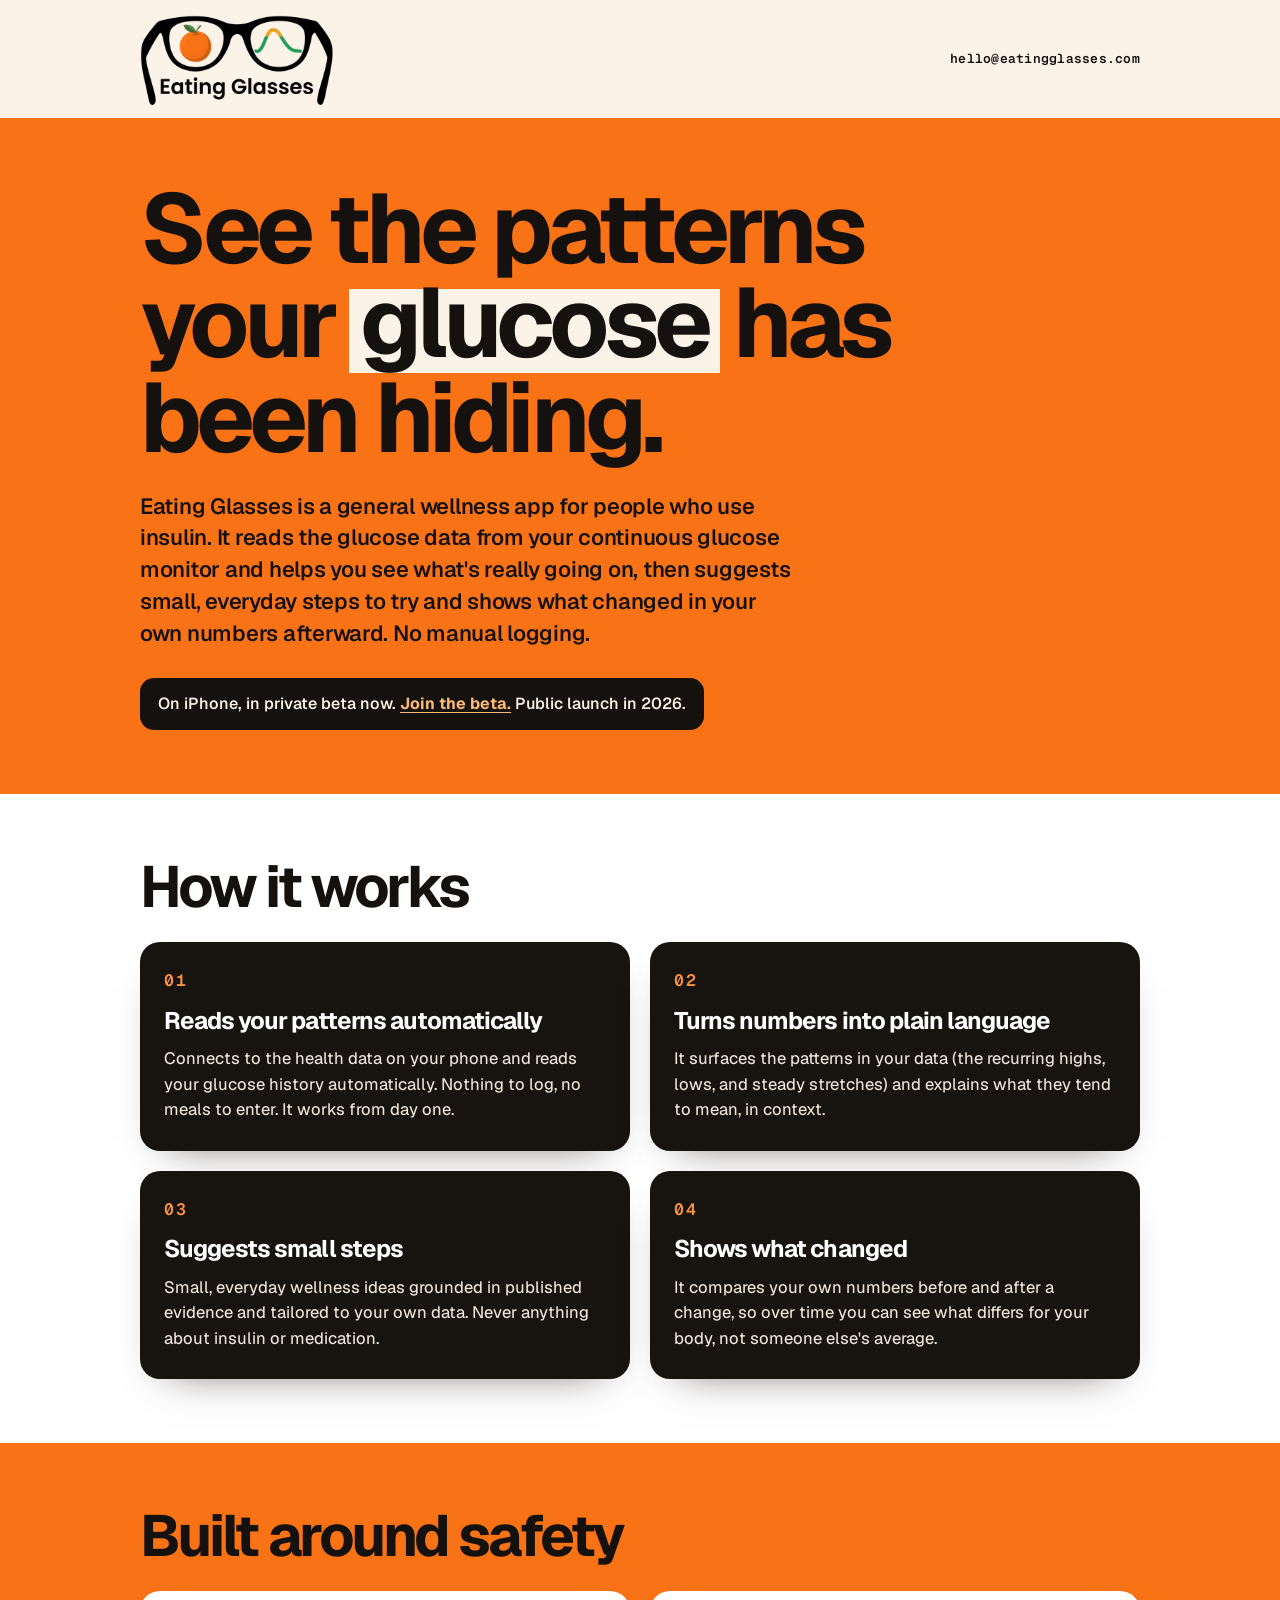
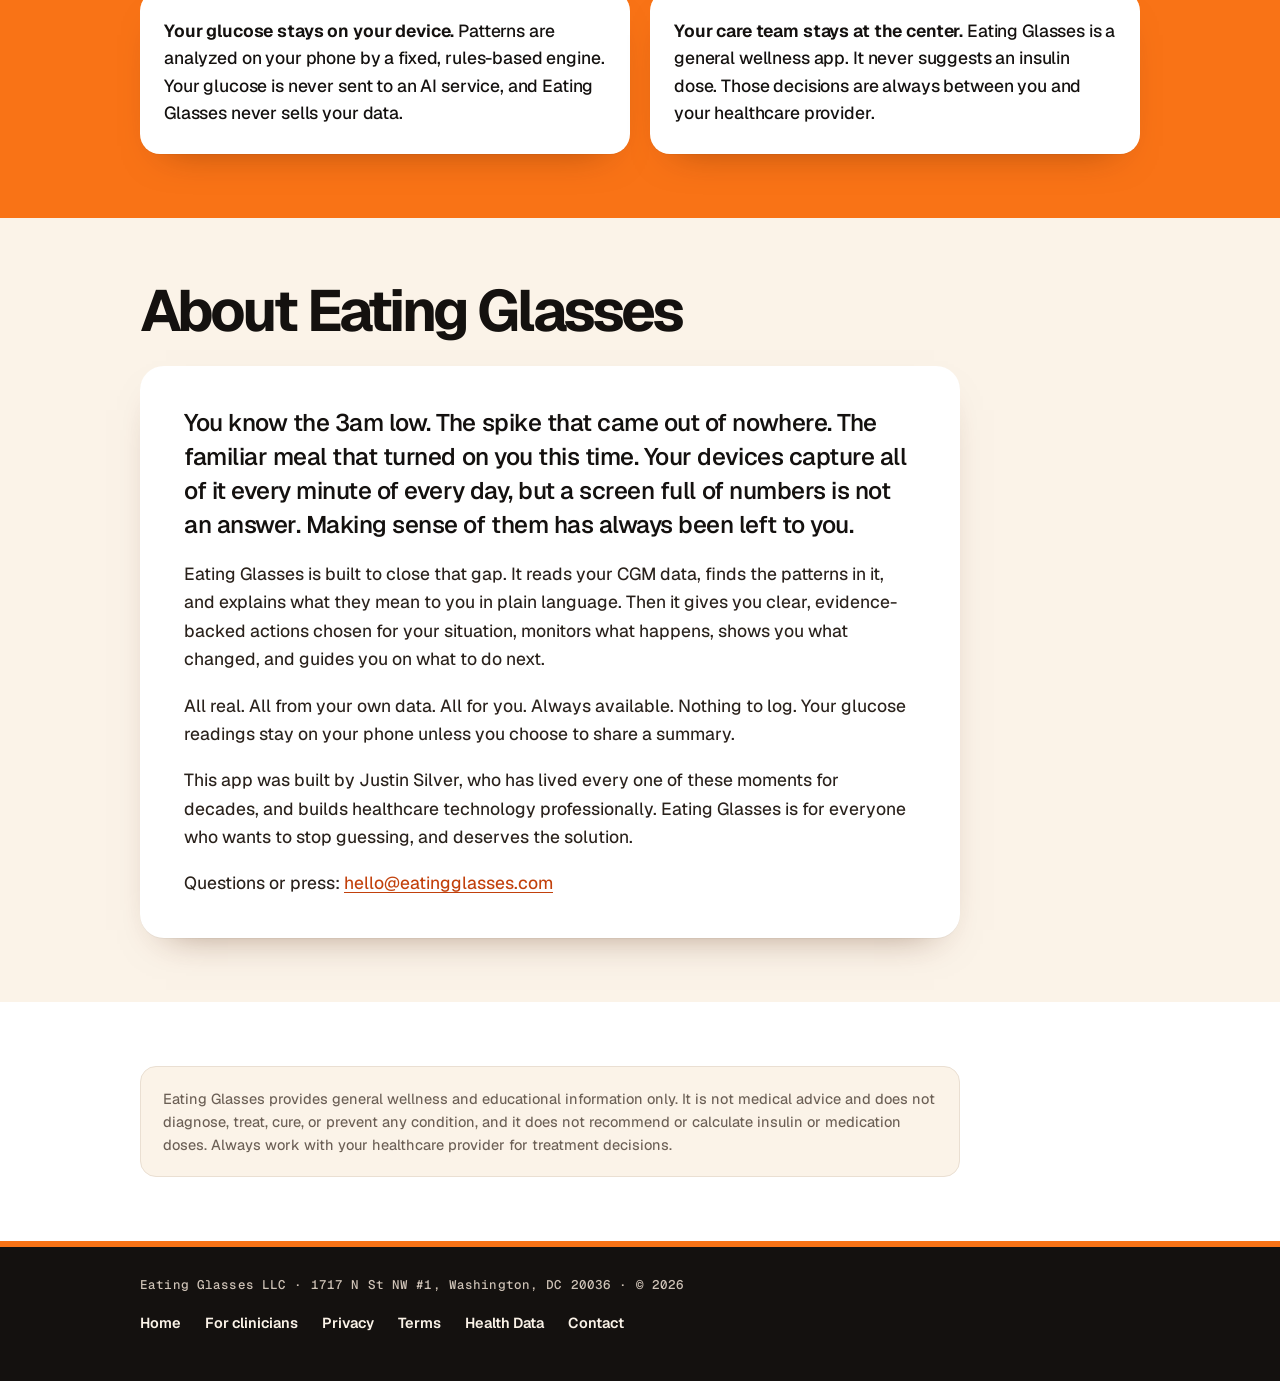
==== commit 0865810b: "Copy fixes from LC's review (three actors, approved claims only), self-hosted fonts Beta: eligibilit" ====
--- a/index.html
+++ b/index.html
@@ -27,14 +27,12 @@
   "name": "Eating Glasses",
   "applicationCategory": "HealthApplication",
   "operatingSystem": "iOS",
-  "description": "A general-wellness glucose-pattern coach for insulin-using people with type 1 diabetes. It reads CGM glucose from Apple Health, or from a LibreView or CareLink file, on the device, finds patterns with no logging, matches them to published clinical evidence, suggests one small wellness-safe thing to try, and re-reads your own data to see what changed in your own numbers. Not a medical device: it does not diagnose, predict glucose, or advise on insulin or doses.",
+  "description": "A general-wellness glucose-pattern coach for insulin-using people with type 1 diabetes. It reads CGM glucose from Apple Health, or from a LibreView or CareLink file, on the device, finds patterns with no logging, matches them to published clinical evidence, suggests one small wellness step to try, and re-reads your own data to see what changed in your own numbers. Not a medical device: it does not diagnose, predict glucose, or advise on insulin or doses.",
   "publisher": { "@type": "Organization", "name": "Eating Glasses LLC", "url": "https://eatingglasses.com/" }
 }
 </script>
-<link rel="preconnect" href="https://fonts.googleapis.com" />
-<link rel="preconnect" href="https://fonts.gstatic.com" crossorigin />
-<link rel="stylesheet" href="https://fonts.googleapis.com/css2?family=Geist:wght@400..800&family=Geist+Mono:wght@500..600&display=swap" />
-<link rel="stylesheet" href="/site.css?v=1" />
+<link rel="preload" href="/fonts/Geist-latin-variable.woff2" as="font" type="font/woff2" crossorigin />
+<link rel="stylesheet" href="/site.css?v=2" />
 <style>
 /* home: orange hero band, ink step cards, orange safety band with white cards, cream about band */
   .hero{ padding:40px 0 56px; }
@@ -93,7 +91,7 @@
         <p class="lead">
           Eating Glasses is a general wellness app for people who use insulin. It reads the glucose
           data from your continuous glucose monitor and helps you see what's really going on, then
-          suggests safe, everyday experiments to try and shows what changed in your own numbers
+          suggests small, everyday steps to try and shows what changed in your own numbers
           afterward. No manual logging.
         </p>
         <p class="avail">On iPhone, in private beta now. <a href="/beta/">Join the beta.</a> Public launch in 2026.</p>
@@ -116,7 +114,7 @@
           </div>
           <div class="card card-ink feat">
             <p class="step k">03</p>
-            <h3>Suggests safe experiments</h3>
+            <h3>Suggests small steps</h3>
             <p>Small, everyday wellness ideas grounded in published evidence and tailored to your own data. Never anything about insulin or medication.</p>
           </div>
           <div class="card card-ink feat">
@@ -132,8 +130,8 @@
       <div class="wrap">
         <h2 class="label">Built around safety</h2>
         <div class="two">
-          <div class="card"><p><strong>Your glucose stays on your device.</strong> Patterns are analyzed on your phone by a fixed, rules-based engine. Your glucose is never sent to an AI service, and we never sell your data.</p></div>
-          <div class="card"><p><strong>Your care team stays at the center.</strong> Eating Glasses is a general wellness app. It never tells you anything about insulin or doses. Those decisions are always between you and your healthcare provider.</p></div>
+          <div class="card"><p><strong>Your glucose stays on your device.</strong> Patterns are analyzed on your phone by a fixed, rules-based engine. Your glucose is never sent to an AI service, and Eating Glasses never sells your data.</p></div>
+          <div class="card"><p><strong>Your care team stays at the center.</strong> Eating Glasses is a general wellness app. It never suggests an insulin dose. Those decisions are always between you and your healthcare provider.</p></div>
         </div>
       </div>
     </section>
--- a/site.css
+++ b/site.css
@@ -1,6 +1,9 @@
 /* Eating Glasses site: the "Patterns, named" system (same as the summit print set).
    Orange field, cream band for the logo, white and ink cards, Geist + Geist Mono.
    The logo only ever sits on cream or white: its lenses are transparent, so on orange the fruit vanishes. */
+/* Geist and Geist Mono (SIL Open Font License), latin subset, served from this site: no request leaves for a third-party font host. */
+@font-face{ font-family:"Geist"; font-style:normal; font-weight:100 900; font-display:swap; src:url("/fonts/Geist-latin-variable.woff2") format("woff2"); }
+@font-face{ font-family:"Geist Mono"; font-style:normal; font-weight:100 900; font-display:swap; src:url("/fonts/GeistMono-latin-variable.woff2") format("woff2"); }
 :root{
   --orange:#f97316; --cream:#fbf3e8; --ink:#14110f; --inkc:#17130f; --oink:#c2410c;
   --muted:#6b5f55; --body:#2a221c; --line:#eadfd2; --edge:#8c7d70; --sand:#fff1e6; --glow:#fb923c; --soft-ink:#efe6db;
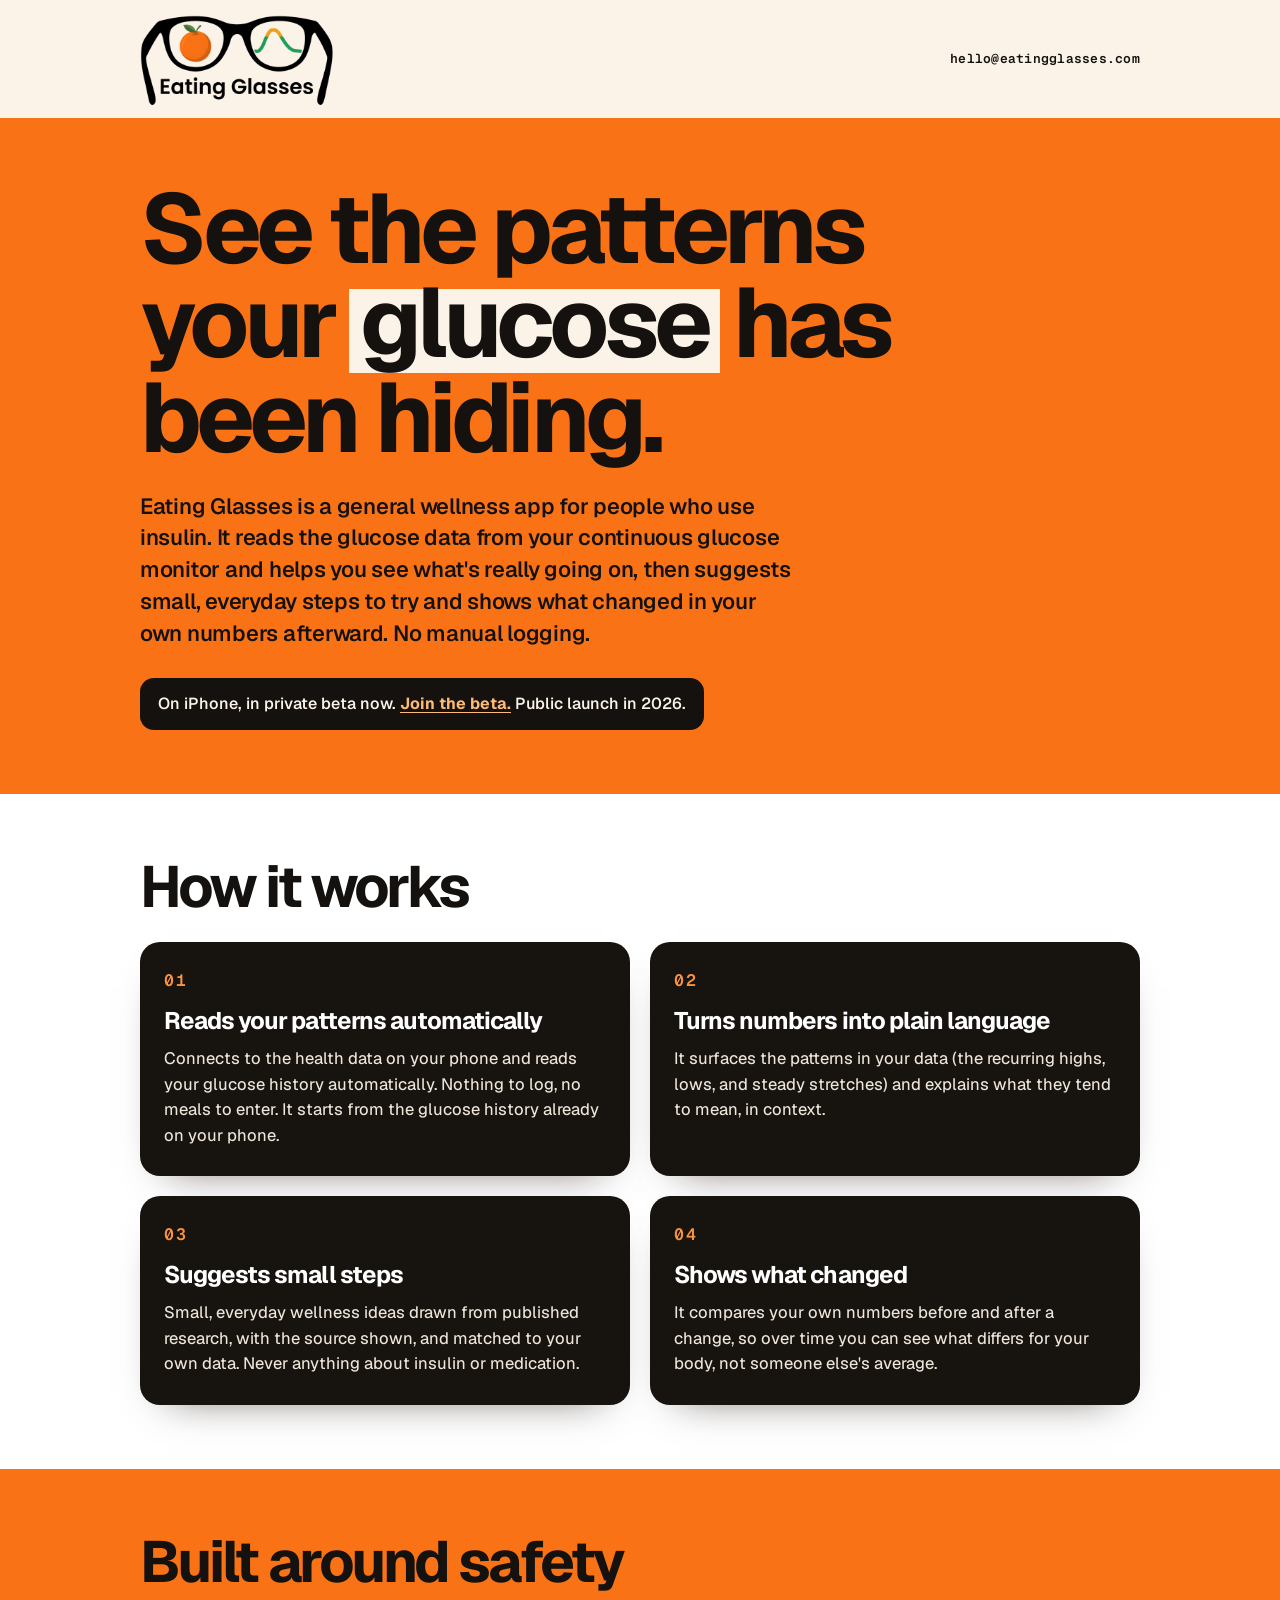
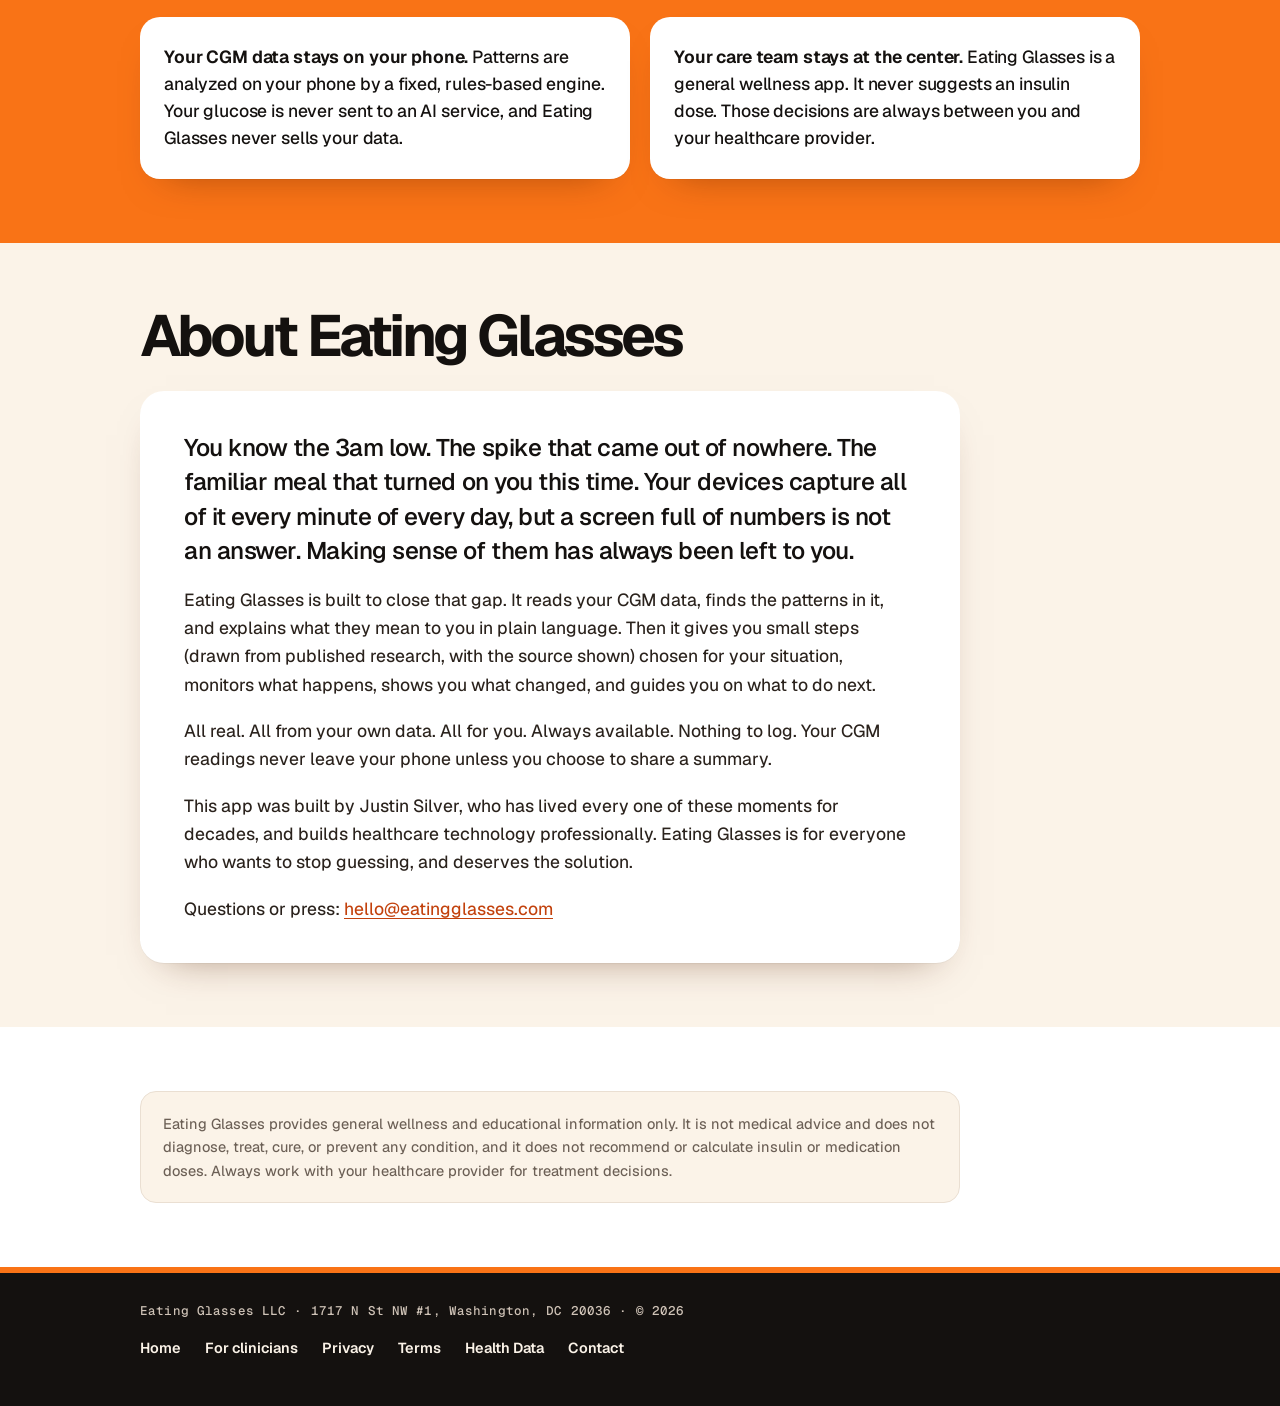
==== commit faa94854: "Copy round 2 (bright-line review): published-research wording, CGM readings never leave your phone, " ====
--- a/index.html
+++ b/index.html
@@ -105,7 +105,7 @@
           <div class="card card-ink feat">
             <p class="step k">01</p>
             <h3>Reads your patterns automatically</h3>
-            <p>Connects to the health data on your phone and reads your glucose history automatically. Nothing to log, no meals to enter. It works from day one.</p>
+            <p>Connects to the health data on your phone and reads your glucose history automatically. Nothing to log, no meals to enter. It starts from the glucose history already on your phone.</p>
           </div>
           <div class="card card-ink feat">
             <p class="step k">02</p>
@@ -115,7 +115,7 @@
           <div class="card card-ink feat">
             <p class="step k">03</p>
             <h3>Suggests small steps</h3>
-            <p>Small, everyday wellness ideas grounded in published evidence and tailored to your own data. Never anything about insulin or medication.</p>
+            <p>Small, everyday wellness ideas drawn from published research, with the source shown, and matched to your own data. Never anything about insulin or medication.</p>
           </div>
           <div class="card card-ink feat">
             <p class="step k">04</p>
@@ -130,7 +130,7 @@
       <div class="wrap">
         <h2 class="label">Built around safety</h2>
         <div class="two">
-          <div class="card"><p><strong>Your glucose stays on your device.</strong> Patterns are analyzed on your phone by a fixed, rules-based engine. Your glucose is never sent to an AI service, and Eating Glasses never sells your data.</p></div>
+          <div class="card"><p><strong>Your CGM data stays on your phone.</strong> Patterns are analyzed on your phone by a fixed, rules-based engine. Your glucose is never sent to an AI service, and Eating Glasses never sells your data.</p></div>
           <div class="card"><p><strong>Your care team stays at the center.</strong> Eating Glasses is a general wellness app. It never suggests an insulin dose. Those decisions are always between you and your healthcare provider.</p></div>
         </div>
       </div>
@@ -148,12 +148,12 @@
           <p>
             Eating Glasses is built to close that gap. It reads your CGM data, finds the
             patterns in it, and explains what they mean to you in plain language. Then it gives you
-            clear, evidence-backed actions chosen for your situation, monitors what happens, shows you
+            small steps (drawn from published research, with the source shown) chosen for your situation, monitors what happens, shows you
             what changed, and guides you on what to do next.
           </p>
           <p>
             All real. All from your own data. All for you. Always available.
-            Nothing to log. Your glucose readings stay on your phone unless you choose to share a summary.
+            Nothing to log. Your CGM readings never leave your phone unless you choose to share a summary.
           </p>
           <p>
             This app was built by Justin Silver, who has lived every one of these moments for decades,
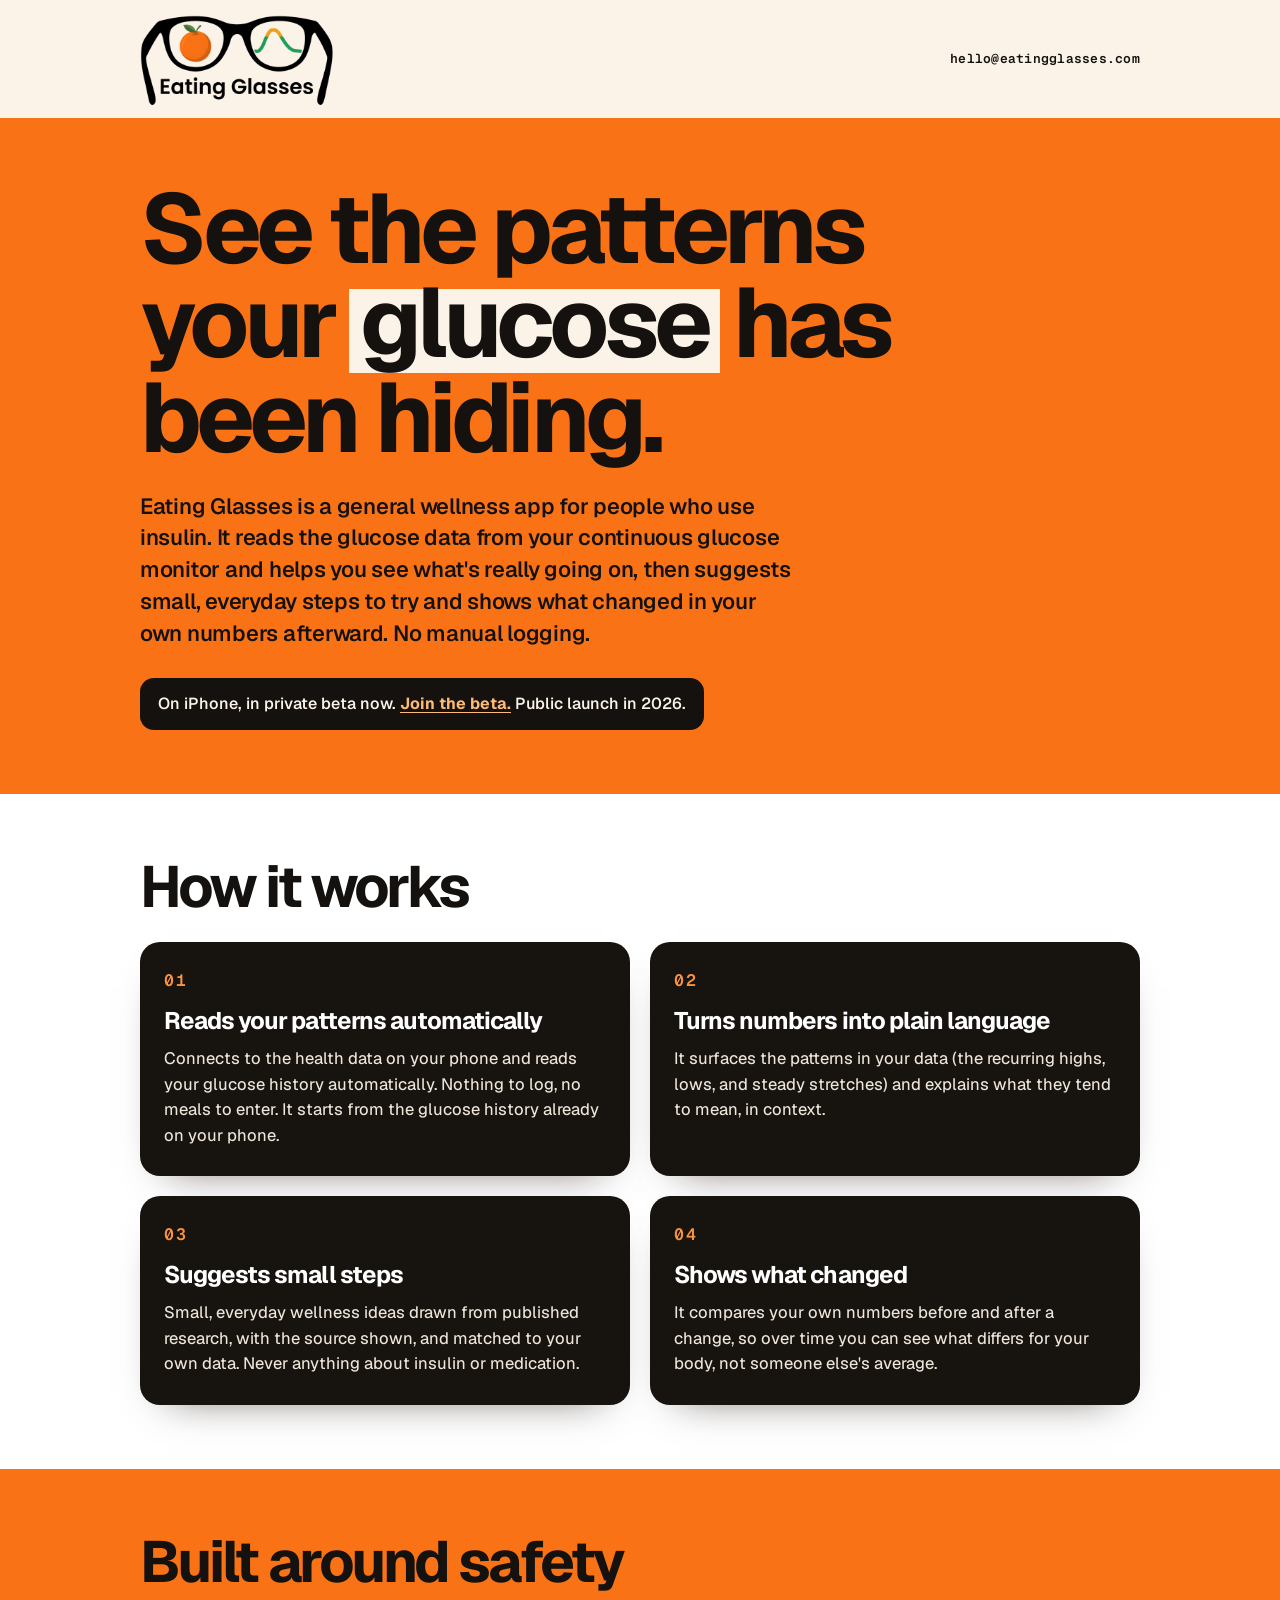
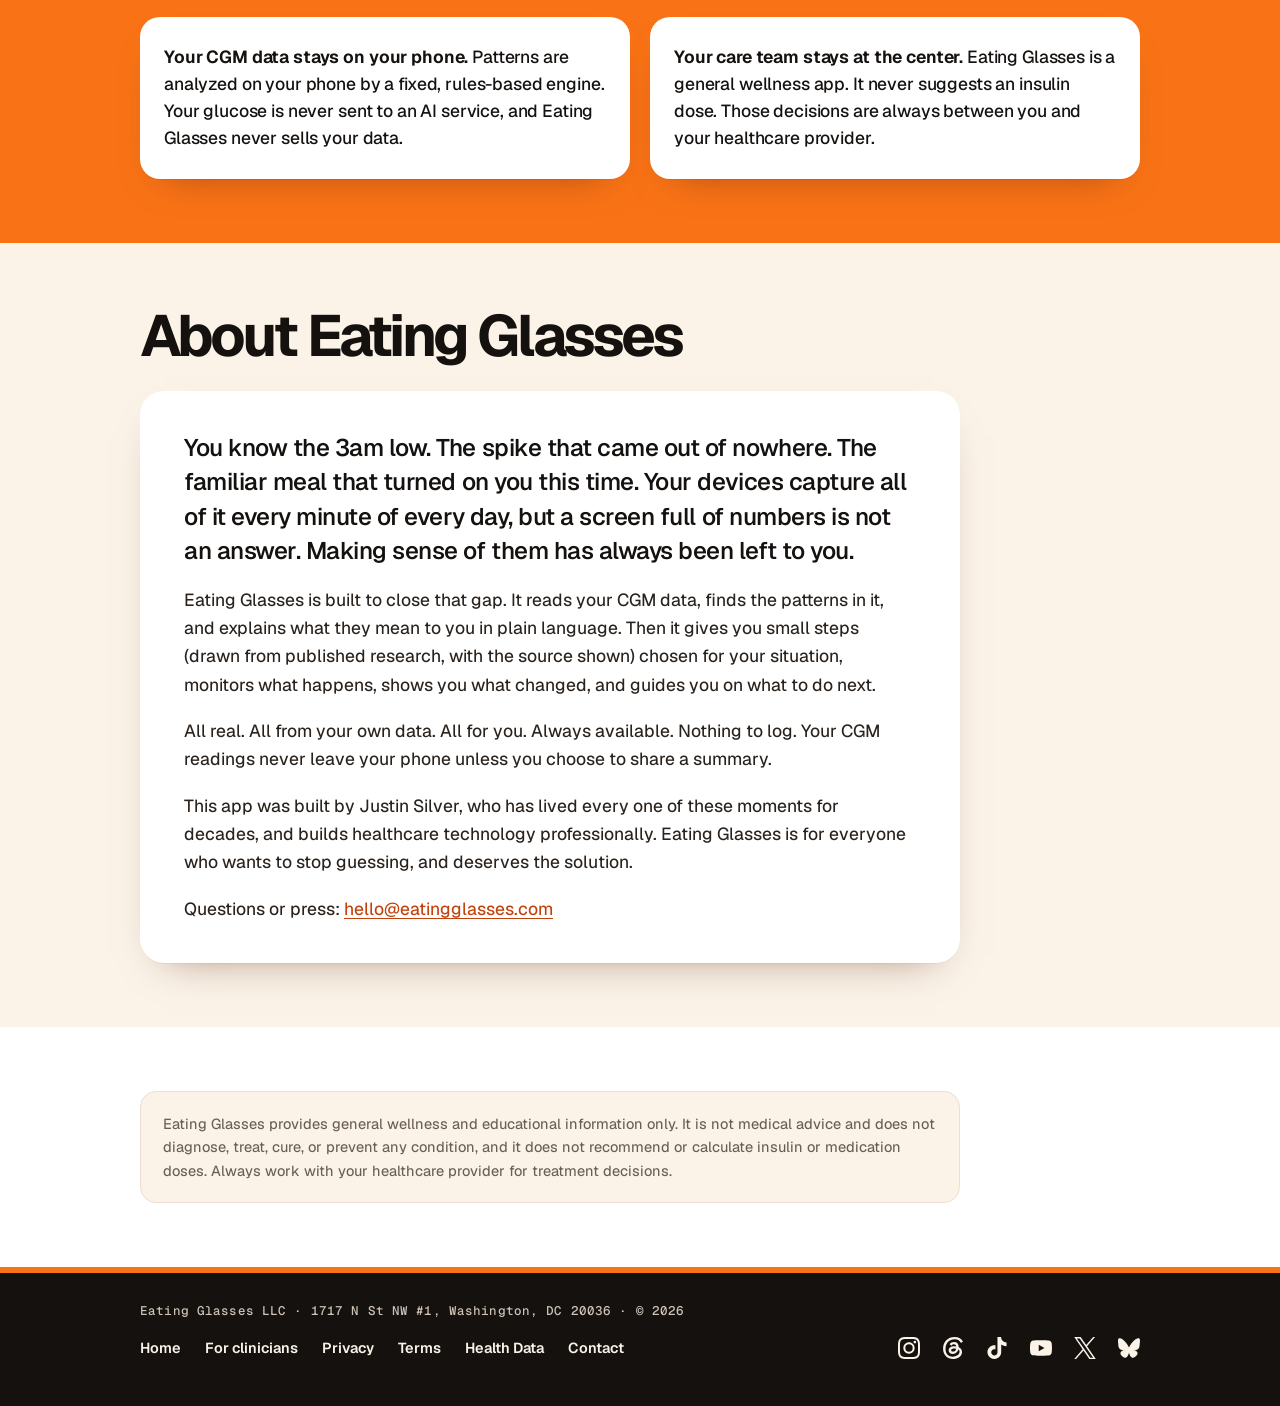
==== commit f9bd4ff0: "Footer: social icon links (Instagram, Threads, TikTok, YouTube, X, Bluesky) and sameAs Inline Simple" ====
--- a/index.html
+++ b/index.html
@@ -28,11 +28,12 @@
   "applicationCategory": "HealthApplication",
   "operatingSystem": "iOS",
   "description": "A general-wellness glucose-pattern coach for insulin-using people with type 1 diabetes. It reads CGM glucose from Apple Health, or from a LibreView or CareLink file, on the device, finds patterns with no logging, matches them to published clinical evidence, suggests one small wellness step to try, and re-reads your own data to see what changed in your own numbers. Not a medical device: it does not diagnose, predict glucose, or advise on insulin or doses.",
-  "publisher": { "@type": "Organization", "name": "Eating Glasses LLC", "url": "https://eatingglasses.com/" }
+  "publisher": { "@type": "Organization", "name": "Eating Glasses LLC", "url": "https://eatingglasses.com/" },
+  "sameAs": ["https://www.instagram.com/eatingglasses/", "https://www.threads.com/@eatingglasses", "https://www.tiktok.com/@eating.glasses", "https://www.youtube.com/@Eating_Glasses", "https://x.com/eating_glasses", "https://bsky.app/profile/eatingglasses.bsky.social"]
 }
 </script>
 <link rel="preload" href="/fonts/Geist-latin-variable.woff2" as="font" type="font/woff2" crossorigin />
-<link rel="stylesheet" href="/site.css?v=2" />
+<link rel="stylesheet" href="/site.css?v=3" />
 <style>
 /* home: orange hero band, ink step cards, orange safety band with white cards, cream about band */
   .hero{ padding:40px 0 56px; }
@@ -181,6 +182,7 @@
     <div class="wrap">
       <span class="who">Eating Glasses LLC · 1717 N St NW #1, Washington, DC 20036 · © 2026</span>
       <nav><a href="/">Home</a><a href="/clinicians.html">For clinicians</a><a href="/privacy.html">Privacy</a><a href="/terms.html">Terms</a><a href="/chd.html">Health Data</a><a href="mailto:hello@eatingglasses.com">Contact</a></nav>
+      <nav class="soc" aria-label="Follow Eating Glasses"><a href="https://www.instagram.com/eatingglasses/" target="_blank" rel="noopener" aria-label="Eating Glasses on Instagram"><svg viewBox="0 0 24 24" width="22" height="22" fill="currentColor" aria-hidden="true" focusable="false"><path d="M7.0301.084c-1.2768.0602-2.1487.264-2.911.5634-.7888.3075-1.4575.72-2.1228 1.3877-.6652.6677-1.075 1.3368-1.3802 2.127-.2954.7638-.4956 1.6365-.552 2.914-.0564 1.2775-.0689 1.6882-.0626 4.947.0062 3.2586.0206 3.6671.0825 4.9473.061 1.2765.264 2.1482.5635 2.9107.308.7889.72 1.4573 1.388 2.1228.6679.6655 1.3365 1.0743 2.1285 1.38.7632.295 1.6361.4961 2.9134.552 1.2773.056 1.6884.069 4.9462.0627 3.2578-.0062 3.668-.0207 4.9478-.0814 1.28-.0607 2.147-.2652 2.9098-.5633.7889-.3086 1.4578-.72 2.1228-1.3881.665-.6682 1.0745-1.3378 1.3795-2.1284.2957-.7632.4966-1.636.552-2.9124.056-1.2809.0692-1.6898.063-4.948-.0063-3.2583-.021-3.6668-.0817-4.9465-.0607-1.2797-.264-2.1487-.5633-2.9117-.3084-.7889-.72-1.4568-1.3876-2.1228C21.2982 1.33 20.628.9208 19.8378.6165 19.074.321 18.2017.1197 16.9244.0645 15.6471.0093 15.236-.005 11.977.0014 8.718.0076 8.31.0215 7.0301.0839m.1402 21.6932c-1.17-.0509-1.8053-.2453-2.2287-.408-.5606-.216-.96-.4771-1.3819-.895-.422-.4178-.6811-.8186-.9-1.378-.1644-.4234-.3624-1.058-.4171-2.228-.0595-1.2645-.072-1.6442-.079-4.848-.007-3.2037.0053-3.583.0607-4.848.05-1.169.2456-1.805.408-2.2282.216-.5613.4762-.96.895-1.3816.4188-.4217.8184-.6814 1.3783-.9003.423-.1651 1.0575-.3614 2.227-.4171 1.2655-.06 1.6447-.072 4.848-.079 3.2033-.007 3.5835.005 4.8495.0608 1.169.0508 1.8053.2445 2.228.408.5608.216.96.4754 1.3816.895.4217.4194.6816.8176.9005 1.3787.1653.4217.3617 1.056.4169 2.2263.0602 1.2655.0739 1.645.0796 4.848.0058 3.203-.0055 3.5834-.061 4.848-.051 1.17-.245 1.8055-.408 2.2294-.216.5604-.4763.96-.8954 1.3814-.419.4215-.8181.6811-1.3783.9-.4224.1649-1.0577.3617-2.2262.4174-1.2656.0595-1.6448.072-4.8493.079-3.2045.007-3.5825-.006-4.848-.0608M16.953 5.5864A1.44 1.44 0 1 0 18.39 4.144a1.44 1.44 0 0 0-1.437 1.4424M5.8385 12.012c.0067 3.4032 2.7706 6.1557 6.173 6.1493 3.4026-.0065 6.157-2.7701 6.1506-6.1733-.0065-3.4032-2.771-6.1565-6.174-6.1498-3.403.0067-6.156 2.771-6.1496 6.1738M8 12.0077a4 4 0 1 1 4.008 3.9921A3.9996 3.9996 0 0 1 8 12.0077"/></svg></a><a href="https://www.threads.com/@eatingglasses" target="_blank" rel="noopener" aria-label="Eating Glasses on Threads"><svg viewBox="0 0 24 24" width="22" height="22" fill="currentColor" aria-hidden="true" focusable="false"><path d="M18.263 11.097c-.03-3.486-1.92-5.586-5.111-5.586-2.13 0-3.922.963-4.863 2.499l2.062 1.438c.535-.843 1.272-1.543 2.628-1.543 1.528 0 2.318.85 2.544 2.431a15 15 0 0 0-2.236-.173c-4.125 0-6.068 1.867-6.068 4.336s1.943 3.99 4.804 3.99c3.139 0 5.013-2.115 5.781-4.735.798.361 1.348 1.204 1.348 2.47 0 3.387-3.907 5.232-7.22 5.232-4.885 0-8.077-3.207-8.077-8.424 0-6.392 4.223-10.487 9.9-10.487 3.808 0 5.69 1.671 6.97 3.914l2.108-1.475C21.44 2.078 18.331 0 13.663 0 6.227 0 1.168 5.277 1.168 12.934c0 7 4.953 11.066 10.856 11.066 4.878 0 9.809-2.846 9.809-7.716 0-2.545-1.46-4.231-3.569-5.187m-6.33 4.855c-1.077 0-2.026-.512-2.026-1.453 0-1.483 1.822-1.934 3.606-1.934.678 0 1.34.045 1.927.173-.422 1.927-1.671 3.215-3.508 3.214Z"/></svg></a><a href="https://www.tiktok.com/@eating.glasses" target="_blank" rel="noopener" aria-label="Eating Glasses on TikTok"><svg viewBox="0 0 24 24" width="22" height="22" fill="currentColor" aria-hidden="true" focusable="false"><path d="M12.525.02c1.31-.02 2.61-.01 3.91-.02.08 1.53.63 3.09 1.75 4.17 1.12 1.11 2.7 1.62 4.24 1.79v4.03c-1.44-.05-2.89-.35-4.2-.97-.57-.26-1.1-.59-1.62-.93-.01 2.92.01 5.84-.02 8.75-.08 1.4-.54 2.79-1.35 3.94-1.31 1.92-3.58 3.17-5.91 3.21-1.43.08-2.86-.31-4.08-1.03-2.02-1.19-3.44-3.37-3.65-5.71-.02-.5-.03-1-.01-1.49.18-1.9 1.12-3.72 2.58-4.96 1.66-1.44 3.98-2.13 6.15-1.72.02 1.48-.04 2.96-.04 4.44-.99-.32-2.15-.23-3.02.37-.63.41-1.11 1.04-1.36 1.75-.21.51-.15 1.07-.14 1.61.24 1.64 1.82 3.02 3.5 2.87 1.12-.01 2.19-.66 2.77-1.61.19-.33.4-.67.41-1.06.1-1.79.06-3.57.07-5.36.01-4.03-.01-8.05.02-12.07z"/></svg></a><a href="https://www.youtube.com/@Eating_Glasses" target="_blank" rel="noopener" aria-label="Eating Glasses on YouTube"><svg viewBox="0 0 24 24" width="22" height="22" fill="currentColor" aria-hidden="true" focusable="false"><path d="M23.498 6.186a3.016 3.016 0 0 0-2.122-2.136C19.505 3.545 12 3.545 12 3.545s-7.505 0-9.377.505A3.017 3.017 0 0 0 .502 6.186C0 8.07 0 12 0 12s0 3.93.502 5.814a3.016 3.016 0 0 0 2.122 2.136c1.871.505 9.376.505 9.376.505s7.505 0 9.377-.505a3.015 3.015 0 0 0 2.122-2.136C24 15.93 24 12 24 12s0-3.93-.502-5.814zM9.545 15.568V8.432L15.818 12l-6.273 3.568z"/></svg></a><a href="https://x.com/eating_glasses" target="_blank" rel="noopener" aria-label="Eating Glasses on X"><svg viewBox="0 0 24 24" width="22" height="22" fill="currentColor" aria-hidden="true" focusable="false"><path d="M14.234 10.162 22.977 0h-2.072l-7.591 8.824L7.251 0H.258l9.168 13.343L.258 24H2.33l8.016-9.318L16.749 24h6.993zm-2.837 3.299-.929-1.329L3.076 1.56h3.182l5.965 8.532.929 1.329 7.754 11.09h-3.182z"/></svg></a><a href="https://bsky.app/profile/eatingglasses.bsky.social" target="_blank" rel="noopener" aria-label="Eating Glasses on Bluesky"><svg viewBox="0 0 24 24" width="22" height="22" fill="currentColor" aria-hidden="true" focusable="false"><path d="M5.202 2.857C7.954 4.922 10.913 9.11 12 11.358c1.087-2.247 4.046-6.436 6.798-8.501C20.783 1.366 24 .213 24 3.883c0 .732-.42 6.156-.667 7.037-.856 3.061-3.978 3.842-6.755 3.37 4.854.826 6.089 3.562 3.422 6.299-5.065 5.196-7.28-1.304-7.847-2.97-.104-.305-.152-.448-.153-.327 0-.121-.05.022-.153.327-.568 1.666-2.782 8.166-7.847 2.97-2.667-2.737-1.432-5.473 3.422-6.3-2.777.473-5.899-.308-6.755-3.369C.42 10.04 0 4.615 0 3.883c0-3.67 3.217-2.517 5.202-1.026"/></svg></a></nav>
     </div>
   </footer>
 </body>
--- a/site.css
+++ b/site.css
@@ -53,6 +53,11 @@
 .eg-foot nav{ display:flex; flex-wrap:wrap; gap:0 4px; margin:0 -10px; }
 .eg-foot a{ display:inline-flex; align-items:center; min-height:44px; padding:0 10px; color:var(--cream); font-weight:600; font-size:14.5px; text-decoration:none; }
 .eg-foot a:hover{ color:var(--glow); text-decoration:underline; }
+/* social icon row: 22px glyphs in currentColor, 44px touch targets */
+.eg-foot .soc{ margin:0 -11px; gap:0; flex-wrap:nowrap; }
+.eg-foot .soc a{ justify-content:center; min-width:44px; padding:0; }
+.eg-foot .soc a:hover{ text-decoration:none; }
+.eg-foot .soc svg{ display:block; width:22px; height:22px; }
 
 /* ---------- bands ---------- */
 .band{ padding:44px 0; }
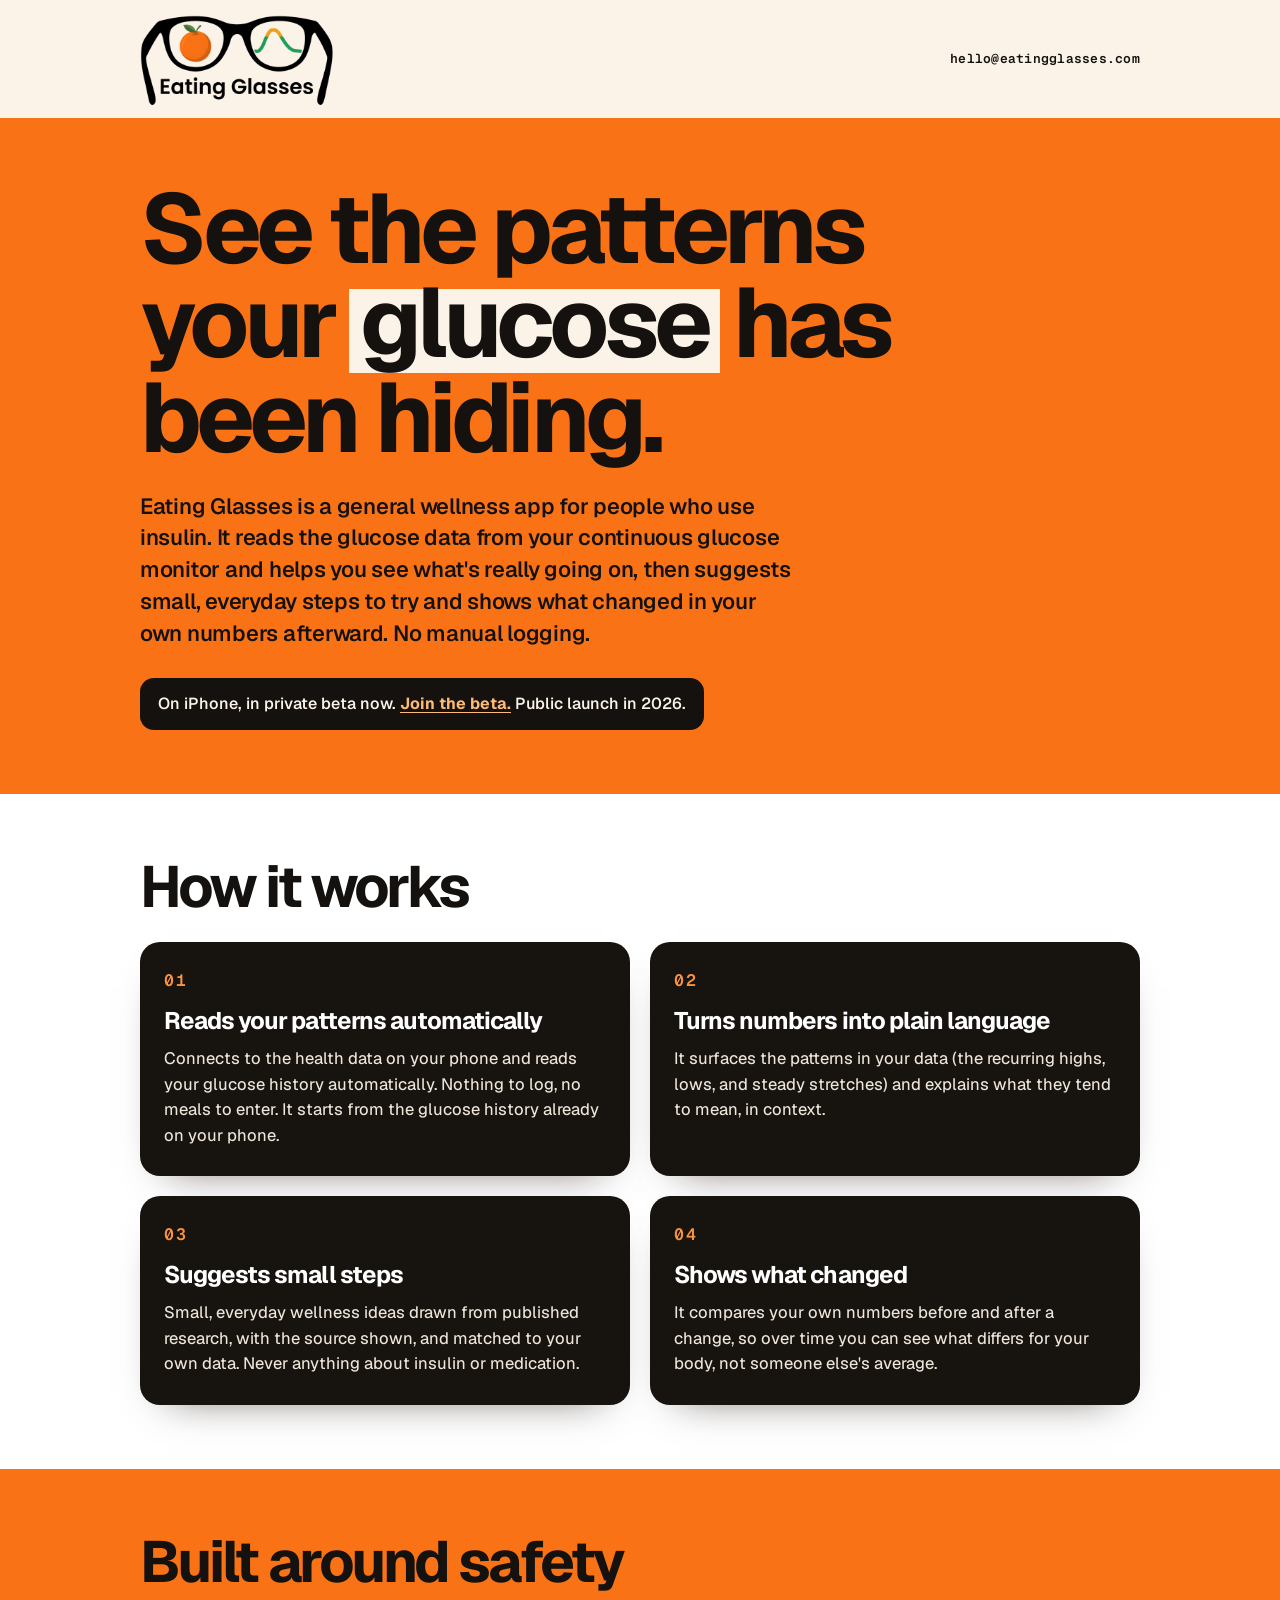
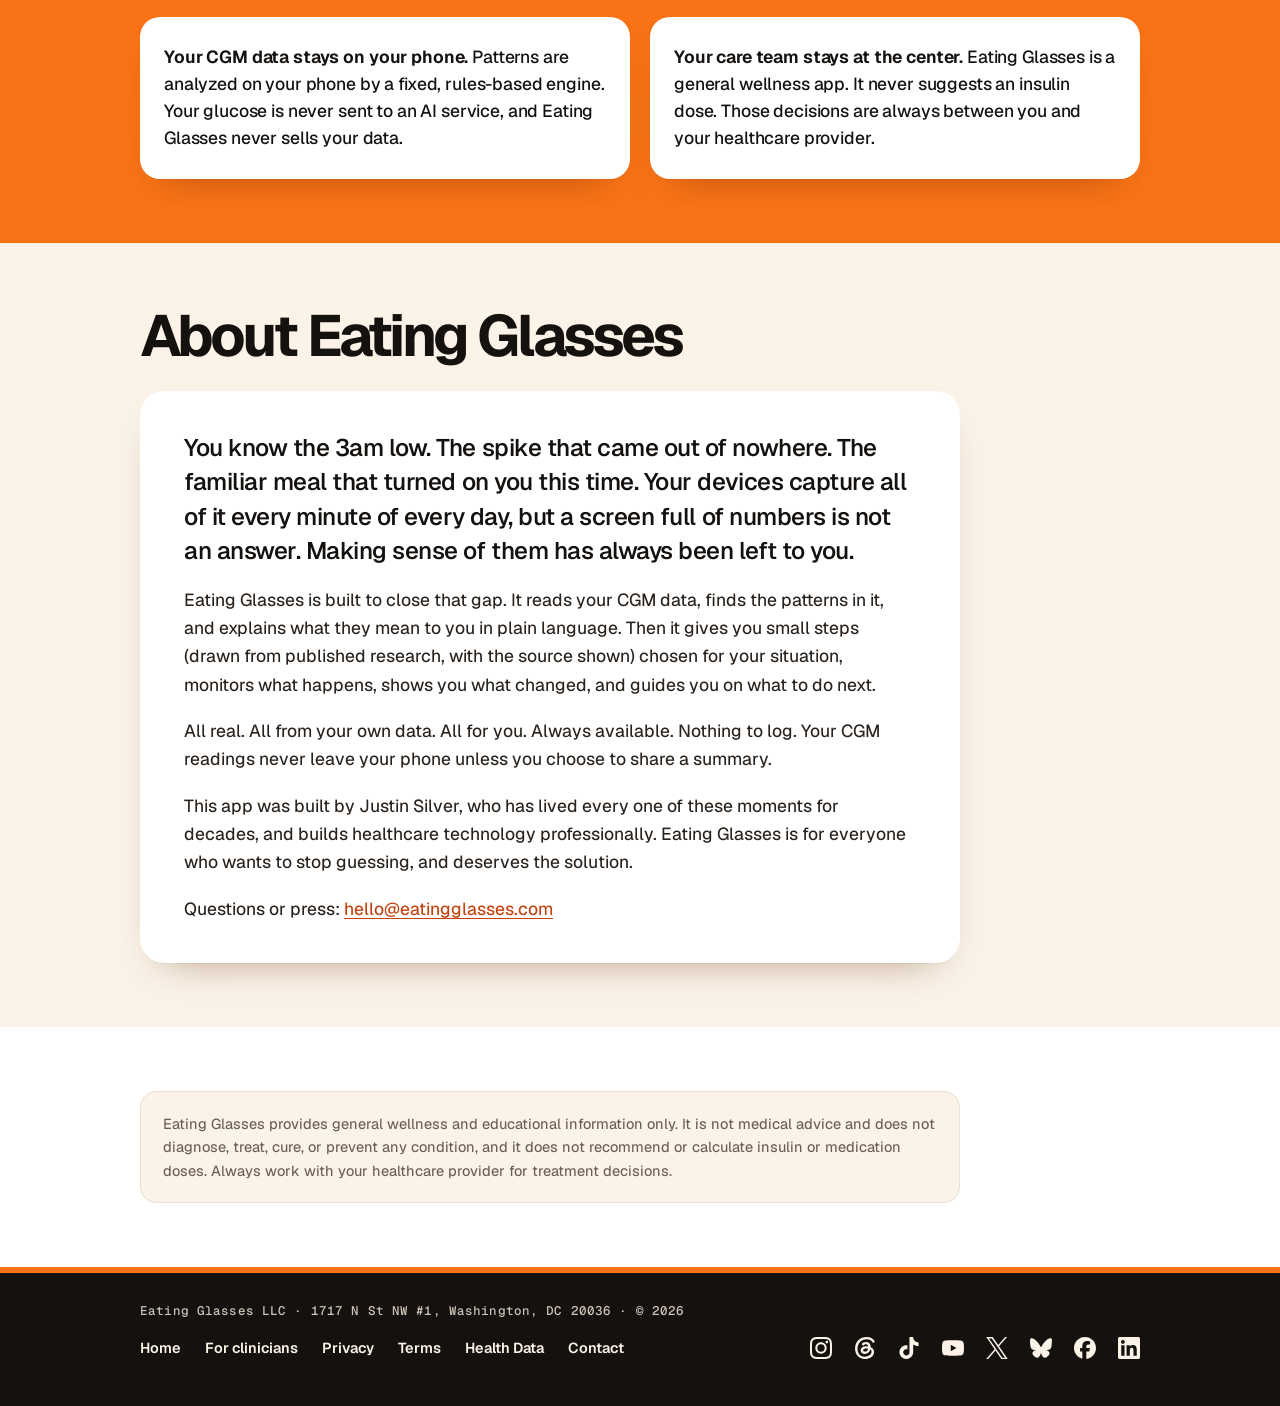
==== commit b39a71ec: "S88: footer adds Facebook and LinkedIn (eight social links); the row wraps on narrow phones; sameAs;" ====
--- a/index.html
+++ b/index.html
@@ -29,11 +29,11 @@
   "operatingSystem": "iOS",
   "description": "A general-wellness glucose-pattern coach for insulin-using people with type 1 diabetes. It reads CGM glucose from Apple Health, or from a LibreView or CareLink file, on the device, finds patterns with no logging, matches them to published clinical evidence, suggests one small wellness step to try, and re-reads your own data to see what changed in your own numbers. Not a medical device: it does not diagnose, predict glucose, or advise on insulin or doses.",
   "publisher": { "@type": "Organization", "name": "Eating Glasses LLC", "url": "https://eatingglasses.com/" },
-  "sameAs": ["https://www.instagram.com/eatingglasses/", "https://www.threads.com/@eatingglasses", "https://www.tiktok.com/@eating.glasses", "https://www.youtube.com/@Eating_Glasses", "https://x.com/eating_glasses", "https://bsky.app/profile/eatingglasses.bsky.social"]
+  "sameAs": ["https://www.instagram.com/eatingglasses/", "https://www.threads.com/@eatingglasses", "https://www.tiktok.com/@eating.glasses", "https://www.youtube.com/@Eating_Glasses", "https://x.com/eating_glasses", "https://bsky.app/profile/eatingglasses.bsky.social", "https://www.facebook.com/profile.php?id=61596653739234", "https://www.linkedin.com/company/eatingglasses/"]
 }
 </script>
 <link rel="preload" href="/fonts/Geist-latin-variable.woff2" as="font" type="font/woff2" crossorigin />
-<link rel="stylesheet" href="/site.css?v=3" />
+<link rel="stylesheet" href="/site.css?v=4" />
 <style>
 /* home: orange hero band, ink step cards, orange safety band with white cards, cream about band */
   .hero{ padding:40px 0 56px; }
@@ -182,7 +182,7 @@
     <div class="wrap">
       <span class="who">Eating Glasses LLC · 1717 N St NW #1, Washington, DC 20036 · © 2026</span>
       <nav><a href="/">Home</a><a href="/clinicians.html">For clinicians</a><a href="/privacy.html">Privacy</a><a href="/terms.html">Terms</a><a href="/chd.html">Health Data</a><a href="mailto:hello@eatingglasses.com">Contact</a></nav>
-      <nav class="soc" aria-label="Follow Eating Glasses"><a href="https://www.instagram.com/eatingglasses/" target="_blank" rel="noopener" aria-label="Eating Glasses on Instagram"><svg viewBox="0 0 24 24" width="22" height="22" fill="currentColor" aria-hidden="true" focusable="false"><path d="M7.0301.084c-1.2768.0602-2.1487.264-2.911.5634-.7888.3075-1.4575.72-2.1228 1.3877-.6652.6677-1.075 1.3368-1.3802 2.127-.2954.7638-.4956 1.6365-.552 2.914-.0564 1.2775-.0689 1.6882-.0626 4.947.0062 3.2586.0206 3.6671.0825 4.9473.061 1.2765.264 2.1482.5635 2.9107.308.7889.72 1.4573 1.388 2.1228.6679.6655 1.3365 1.0743 2.1285 1.38.7632.295 1.6361.4961 2.9134.552 1.2773.056 1.6884.069 4.9462.0627 3.2578-.0062 3.668-.0207 4.9478-.0814 1.28-.0607 2.147-.2652 2.9098-.5633.7889-.3086 1.4578-.72 2.1228-1.3881.665-.6682 1.0745-1.3378 1.3795-2.1284.2957-.7632.4966-1.636.552-2.9124.056-1.2809.0692-1.6898.063-4.948-.0063-3.2583-.021-3.6668-.0817-4.9465-.0607-1.2797-.264-2.1487-.5633-2.9117-.3084-.7889-.72-1.4568-1.3876-2.1228C21.2982 1.33 20.628.9208 19.8378.6165 19.074.321 18.2017.1197 16.9244.0645 15.6471.0093 15.236-.005 11.977.0014 8.718.0076 8.31.0215 7.0301.0839m.1402 21.6932c-1.17-.0509-1.8053-.2453-2.2287-.408-.5606-.216-.96-.4771-1.3819-.895-.422-.4178-.6811-.8186-.9-1.378-.1644-.4234-.3624-1.058-.4171-2.228-.0595-1.2645-.072-1.6442-.079-4.848-.007-3.2037.0053-3.583.0607-4.848.05-1.169.2456-1.805.408-2.2282.216-.5613.4762-.96.895-1.3816.4188-.4217.8184-.6814 1.3783-.9003.423-.1651 1.0575-.3614 2.227-.4171 1.2655-.06 1.6447-.072 4.848-.079 3.2033-.007 3.5835.005 4.8495.0608 1.169.0508 1.8053.2445 2.228.408.5608.216.96.4754 1.3816.895.4217.4194.6816.8176.9005 1.3787.1653.4217.3617 1.056.4169 2.2263.0602 1.2655.0739 1.645.0796 4.848.0058 3.203-.0055 3.5834-.061 4.848-.051 1.17-.245 1.8055-.408 2.2294-.216.5604-.4763.96-.8954 1.3814-.419.4215-.8181.6811-1.3783.9-.4224.1649-1.0577.3617-2.2262.4174-1.2656.0595-1.6448.072-4.8493.079-3.2045.007-3.5825-.006-4.848-.0608M16.953 5.5864A1.44 1.44 0 1 0 18.39 4.144a1.44 1.44 0 0 0-1.437 1.4424M5.8385 12.012c.0067 3.4032 2.7706 6.1557 6.173 6.1493 3.4026-.0065 6.157-2.7701 6.1506-6.1733-.0065-3.4032-2.771-6.1565-6.174-6.1498-3.403.0067-6.156 2.771-6.1496 6.1738M8 12.0077a4 4 0 1 1 4.008 3.9921A3.9996 3.9996 0 0 1 8 12.0077"/></svg></a><a href="https://www.threads.com/@eatingglasses" target="_blank" rel="noopener" aria-label="Eating Glasses on Threads"><svg viewBox="0 0 24 24" width="22" height="22" fill="currentColor" aria-hidden="true" focusable="false"><path d="M18.263 11.097c-.03-3.486-1.92-5.586-5.111-5.586-2.13 0-3.922.963-4.863 2.499l2.062 1.438c.535-.843 1.272-1.543 2.628-1.543 1.528 0 2.318.85 2.544 2.431a15 15 0 0 0-2.236-.173c-4.125 0-6.068 1.867-6.068 4.336s1.943 3.99 4.804 3.99c3.139 0 5.013-2.115 5.781-4.735.798.361 1.348 1.204 1.348 2.47 0 3.387-3.907 5.232-7.22 5.232-4.885 0-8.077-3.207-8.077-8.424 0-6.392 4.223-10.487 9.9-10.487 3.808 0 5.69 1.671 6.97 3.914l2.108-1.475C21.44 2.078 18.331 0 13.663 0 6.227 0 1.168 5.277 1.168 12.934c0 7 4.953 11.066 10.856 11.066 4.878 0 9.809-2.846 9.809-7.716 0-2.545-1.46-4.231-3.569-5.187m-6.33 4.855c-1.077 0-2.026-.512-2.026-1.453 0-1.483 1.822-1.934 3.606-1.934.678 0 1.34.045 1.927.173-.422 1.927-1.671 3.215-3.508 3.214Z"/></svg></a><a href="https://www.tiktok.com/@eating.glasses" target="_blank" rel="noopener" aria-label="Eating Glasses on TikTok"><svg viewBox="0 0 24 24" width="22" height="22" fill="currentColor" aria-hidden="true" focusable="false"><path d="M12.525.02c1.31-.02 2.61-.01 3.91-.02.08 1.53.63 3.09 1.75 4.17 1.12 1.11 2.7 1.62 4.24 1.79v4.03c-1.44-.05-2.89-.35-4.2-.97-.57-.26-1.1-.59-1.62-.93-.01 2.92.01 5.84-.02 8.75-.08 1.4-.54 2.79-1.35 3.94-1.31 1.92-3.58 3.17-5.91 3.21-1.43.08-2.86-.31-4.08-1.03-2.02-1.19-3.44-3.37-3.65-5.71-.02-.5-.03-1-.01-1.49.18-1.9 1.12-3.72 2.58-4.96 1.66-1.44 3.98-2.13 6.15-1.72.02 1.48-.04 2.96-.04 4.44-.99-.32-2.15-.23-3.02.37-.63.41-1.11 1.04-1.36 1.75-.21.51-.15 1.07-.14 1.61.24 1.64 1.82 3.02 3.5 2.87 1.12-.01 2.19-.66 2.77-1.61.19-.33.4-.67.41-1.06.1-1.79.06-3.57.07-5.36.01-4.03-.01-8.05.02-12.07z"/></svg></a><a href="https://www.youtube.com/@Eating_Glasses" target="_blank" rel="noopener" aria-label="Eating Glasses on YouTube"><svg viewBox="0 0 24 24" width="22" height="22" fill="currentColor" aria-hidden="true" focusable="false"><path d="M23.498 6.186a3.016 3.016 0 0 0-2.122-2.136C19.505 3.545 12 3.545 12 3.545s-7.505 0-9.377.505A3.017 3.017 0 0 0 .502 6.186C0 8.07 0 12 0 12s0 3.93.502 5.814a3.016 3.016 0 0 0 2.122 2.136c1.871.505 9.376.505 9.376.505s7.505 0 9.377-.505a3.015 3.015 0 0 0 2.122-2.136C24 15.93 24 12 24 12s0-3.93-.502-5.814zM9.545 15.568V8.432L15.818 12l-6.273 3.568z"/></svg></a><a href="https://x.com/eating_glasses" target="_blank" rel="noopener" aria-label="Eating Glasses on X"><svg viewBox="0 0 24 24" width="22" height="22" fill="currentColor" aria-hidden="true" focusable="false"><path d="M14.234 10.162 22.977 0h-2.072l-7.591 8.824L7.251 0H.258l9.168 13.343L.258 24H2.33l8.016-9.318L16.749 24h6.993zm-2.837 3.299-.929-1.329L3.076 1.56h3.182l5.965 8.532.929 1.329 7.754 11.09h-3.182z"/></svg></a><a href="https://bsky.app/profile/eatingglasses.bsky.social" target="_blank" rel="noopener" aria-label="Eating Glasses on Bluesky"><svg viewBox="0 0 24 24" width="22" height="22" fill="currentColor" aria-hidden="true" focusable="false"><path d="M5.202 2.857C7.954 4.922 10.913 9.11 12 11.358c1.087-2.247 4.046-6.436 6.798-8.501C20.783 1.366 24 .213 24 3.883c0 .732-.42 6.156-.667 7.037-.856 3.061-3.978 3.842-6.755 3.37 4.854.826 6.089 3.562 3.422 6.299-5.065 5.196-7.28-1.304-7.847-2.97-.104-.305-.152-.448-.153-.327 0-.121-.05.022-.153.327-.568 1.666-2.782 8.166-7.847 2.97-2.667-2.737-1.432-5.473 3.422-6.3-2.777.473-5.899-.308-6.755-3.369C.42 10.04 0 4.615 0 3.883c0-3.67 3.217-2.517 5.202-1.026"/></svg></a></nav>
+      <nav class="soc" aria-label="Follow Eating Glasses"><a href="https://www.instagram.com/eatingglasses/" target="_blank" rel="noopener" aria-label="Eating Glasses on Instagram"><svg viewBox="0 0 24 24" width="22" height="22" fill="currentColor" aria-hidden="true" focusable="false"><path d="M7.0301.084c-1.2768.0602-2.1487.264-2.911.5634-.7888.3075-1.4575.72-2.1228 1.3877-.6652.6677-1.075 1.3368-1.3802 2.127-.2954.7638-.4956 1.6365-.552 2.914-.0564 1.2775-.0689 1.6882-.0626 4.947.0062 3.2586.0206 3.6671.0825 4.9473.061 1.2765.264 2.1482.5635 2.9107.308.7889.72 1.4573 1.388 2.1228.6679.6655 1.3365 1.0743 2.1285 1.38.7632.295 1.6361.4961 2.9134.552 1.2773.056 1.6884.069 4.9462.0627 3.2578-.0062 3.668-.0207 4.9478-.0814 1.28-.0607 2.147-.2652 2.9098-.5633.7889-.3086 1.4578-.72 2.1228-1.3881.665-.6682 1.0745-1.3378 1.3795-2.1284.2957-.7632.4966-1.636.552-2.9124.056-1.2809.0692-1.6898.063-4.948-.0063-3.2583-.021-3.6668-.0817-4.9465-.0607-1.2797-.264-2.1487-.5633-2.9117-.3084-.7889-.72-1.4568-1.3876-2.1228C21.2982 1.33 20.628.9208 19.8378.6165 19.074.321 18.2017.1197 16.9244.0645 15.6471.0093 15.236-.005 11.977.0014 8.718.0076 8.31.0215 7.0301.0839m.1402 21.6932c-1.17-.0509-1.8053-.2453-2.2287-.408-.5606-.216-.96-.4771-1.3819-.895-.422-.4178-.6811-.8186-.9-1.378-.1644-.4234-.3624-1.058-.4171-2.228-.0595-1.2645-.072-1.6442-.079-4.848-.007-3.2037.0053-3.583.0607-4.848.05-1.169.2456-1.805.408-2.2282.216-.5613.4762-.96.895-1.3816.4188-.4217.8184-.6814 1.3783-.9003.423-.1651 1.0575-.3614 2.227-.4171 1.2655-.06 1.6447-.072 4.848-.079 3.2033-.007 3.5835.005 4.8495.0608 1.169.0508 1.8053.2445 2.228.408.5608.216.96.4754 1.3816.895.4217.4194.6816.8176.9005 1.3787.1653.4217.3617 1.056.4169 2.2263.0602 1.2655.0739 1.645.0796 4.848.0058 3.203-.0055 3.5834-.061 4.848-.051 1.17-.245 1.8055-.408 2.2294-.216.5604-.4763.96-.8954 1.3814-.419.4215-.8181.6811-1.3783.9-.4224.1649-1.0577.3617-2.2262.4174-1.2656.0595-1.6448.072-4.8493.079-3.2045.007-3.5825-.006-4.848-.0608M16.953 5.5864A1.44 1.44 0 1 0 18.39 4.144a1.44 1.44 0 0 0-1.437 1.4424M5.8385 12.012c.0067 3.4032 2.7706 6.1557 6.173 6.1493 3.4026-.0065 6.157-2.7701 6.1506-6.1733-.0065-3.4032-2.771-6.1565-6.174-6.1498-3.403.0067-6.156 2.771-6.1496 6.1738M8 12.0077a4 4 0 1 1 4.008 3.9921A3.9996 3.9996 0 0 1 8 12.0077"/></svg></a><a href="https://www.threads.com/@eatingglasses" target="_blank" rel="noopener" aria-label="Eating Glasses on Threads"><svg viewBox="0 0 24 24" width="22" height="22" fill="currentColor" aria-hidden="true" focusable="false"><path d="M18.263 11.097c-.03-3.486-1.92-5.586-5.111-5.586-2.13 0-3.922.963-4.863 2.499l2.062 1.438c.535-.843 1.272-1.543 2.628-1.543 1.528 0 2.318.85 2.544 2.431a15 15 0 0 0-2.236-.173c-4.125 0-6.068 1.867-6.068 4.336s1.943 3.99 4.804 3.99c3.139 0 5.013-2.115 5.781-4.735.798.361 1.348 1.204 1.348 2.47 0 3.387-3.907 5.232-7.22 5.232-4.885 0-8.077-3.207-8.077-8.424 0-6.392 4.223-10.487 9.9-10.487 3.808 0 5.69 1.671 6.97 3.914l2.108-1.475C21.44 2.078 18.331 0 13.663 0 6.227 0 1.168 5.277 1.168 12.934c0 7 4.953 11.066 10.856 11.066 4.878 0 9.809-2.846 9.809-7.716 0-2.545-1.46-4.231-3.569-5.187m-6.33 4.855c-1.077 0-2.026-.512-2.026-1.453 0-1.483 1.822-1.934 3.606-1.934.678 0 1.34.045 1.927.173-.422 1.927-1.671 3.215-3.508 3.214Z"/></svg></a><a href="https://www.tiktok.com/@eating.glasses" target="_blank" rel="noopener" aria-label="Eating Glasses on TikTok"><svg viewBox="0 0 24 24" width="22" height="22" fill="currentColor" aria-hidden="true" focusable="false"><path d="M12.525.02c1.31-.02 2.61-.01 3.91-.02.08 1.53.63 3.09 1.75 4.17 1.12 1.11 2.7 1.62 4.24 1.79v4.03c-1.44-.05-2.89-.35-4.2-.97-.57-.26-1.1-.59-1.62-.93-.01 2.92.01 5.84-.02 8.75-.08 1.4-.54 2.79-1.35 3.94-1.31 1.92-3.58 3.17-5.91 3.21-1.43.08-2.86-.31-4.08-1.03-2.02-1.19-3.44-3.37-3.65-5.71-.02-.5-.03-1-.01-1.49.18-1.9 1.12-3.72 2.58-4.96 1.66-1.44 3.98-2.13 6.15-1.72.02 1.48-.04 2.96-.04 4.44-.99-.32-2.15-.23-3.02.37-.63.41-1.11 1.04-1.36 1.75-.21.51-.15 1.07-.14 1.61.24 1.64 1.82 3.02 3.5 2.87 1.12-.01 2.19-.66 2.77-1.61.19-.33.4-.67.41-1.06.1-1.79.06-3.57.07-5.36.01-4.03-.01-8.05.02-12.07z"/></svg></a><a href="https://www.youtube.com/@Eating_Glasses" target="_blank" rel="noopener" aria-label="Eating Glasses on YouTube"><svg viewBox="0 0 24 24" width="22" height="22" fill="currentColor" aria-hidden="true" focusable="false"><path d="M23.498 6.186a3.016 3.016 0 0 0-2.122-2.136C19.505 3.545 12 3.545 12 3.545s-7.505 0-9.377.505A3.017 3.017 0 0 0 .502 6.186C0 8.07 0 12 0 12s0 3.93.502 5.814a3.016 3.016 0 0 0 2.122 2.136c1.871.505 9.376.505 9.376.505s7.505 0 9.377-.505a3.015 3.015 0 0 0 2.122-2.136C24 15.93 24 12 24 12s0-3.93-.502-5.814zM9.545 15.568V8.432L15.818 12l-6.273 3.568z"/></svg></a><a href="https://x.com/eating_glasses" target="_blank" rel="noopener" aria-label="Eating Glasses on X"><svg viewBox="0 0 24 24" width="22" height="22" fill="currentColor" aria-hidden="true" focusable="false"><path d="M14.234 10.162 22.977 0h-2.072l-7.591 8.824L7.251 0H.258l9.168 13.343L.258 24H2.33l8.016-9.318L16.749 24h6.993zm-2.837 3.299-.929-1.329L3.076 1.56h3.182l5.965 8.532.929 1.329 7.754 11.09h-3.182z"/></svg></a><a href="https://bsky.app/profile/eatingglasses.bsky.social" target="_blank" rel="noopener" aria-label="Eating Glasses on Bluesky"><svg viewBox="0 0 24 24" width="22" height="22" fill="currentColor" aria-hidden="true" focusable="false"><path d="M5.202 2.857C7.954 4.922 10.913 9.11 12 11.358c1.087-2.247 4.046-6.436 6.798-8.501C20.783 1.366 24 .213 24 3.883c0 .732-.42 6.156-.667 7.037-.856 3.061-3.978 3.842-6.755 3.37 4.854.826 6.089 3.562 3.422 6.299-5.065 5.196-7.28-1.304-7.847-2.97-.104-.305-.152-.448-.153-.327 0-.121-.05.022-.153.327-.568 1.666-2.782 8.166-7.847 2.97-2.667-2.737-1.432-5.473 3.422-6.3-2.777.473-5.899-.308-6.755-3.369C.42 10.04 0 4.615 0 3.883c0-3.67 3.217-2.517 5.202-1.026"/></svg></a><a href="https://www.facebook.com/profile.php?id=61596653739234" target="_blank" rel="noopener" aria-label="Eating Glasses on Facebook"><svg viewBox="0 0 24 24" width="22" height="22" fill="currentColor" aria-hidden="true" focusable="false"><path d="M9.101 23.691v-7.98H6.627v-3.667h2.474v-1.58c0-4.085 1.848-5.978 5.858-5.978.401 0 .955.042 1.468.103a8.68 8.68 0 0 1 1.141.195v3.325a8.623 8.623 0 0 0-.653-.036 26.805 26.805 0 0 0-.733-.009c-.707 0-1.259.096-1.675.309a1.686 1.686 0 0 0-.679.622c-.258.42-.374.995-.374 1.752v1.297h3.919l-.386 2.103-.287 1.564h-3.246v8.245C19.396 23.238 24 18.179 24 12.044c0-6.627-5.373-12-12-12s-12 5.373-12 12c0 5.628 3.874 10.35 9.101 11.647Z"/></svg></a><a href="https://www.linkedin.com/company/eatingglasses/" target="_blank" rel="noopener" aria-label="Eating Glasses on LinkedIn"><svg viewBox="0 0 24 24" width="22" height="22" fill="currentColor" aria-hidden="true" focusable="false"><path d="M20.447 20.452h-3.554v-5.569c0-1.328-.027-3.037-1.852-3.037-1.853 0-2.136 1.445-2.136 2.939v5.667H9.351V9h3.414v1.561h.046c.477-.9 1.637-1.85 3.37-1.85 3.601 0 4.267 2.37 4.267 5.455v6.286zM5.337 7.433c-1.144 0-2.063-.926-2.063-2.065 0-1.138.92-2.063 2.063-2.063 1.14 0 2.064.925 2.064 2.063 0 1.139-.925 2.065-2.064 2.065zm1.782 13.019H3.555V9h3.564v11.452zM22.225 0H1.771C.792 0 0 .774 0 1.729v20.542C0 23.227.792 24 1.771 24h20.451C23.2 24 24 23.227 24 22.271V1.729C24 .774 23.2 0 22.222 0h.003z"/></svg></a></nav>
     </div>
   </footer>
 </body>
--- a/site.css
+++ b/site.css
@@ -54,7 +54,7 @@
 .eg-foot a{ display:inline-flex; align-items:center; min-height:44px; padding:0 10px; color:var(--cream); font-weight:600; font-size:14.5px; text-decoration:none; }
 .eg-foot a:hover{ color:var(--glow); text-decoration:underline; }
 /* social icon row: 22px glyphs in currentColor, 44px touch targets */
-.eg-foot .soc{ margin:0 -11px; gap:0; flex-wrap:nowrap; }
+.eg-foot .soc{ margin:0 -11px; gap:0; flex-wrap:wrap; }
 .eg-foot .soc a{ justify-content:center; min-width:44px; padding:0; }
 .eg-foot .soc a:hover{ text-decoration:none; }
 .eg-foot .soc svg{ display:block; width:22px; height:22px; }
